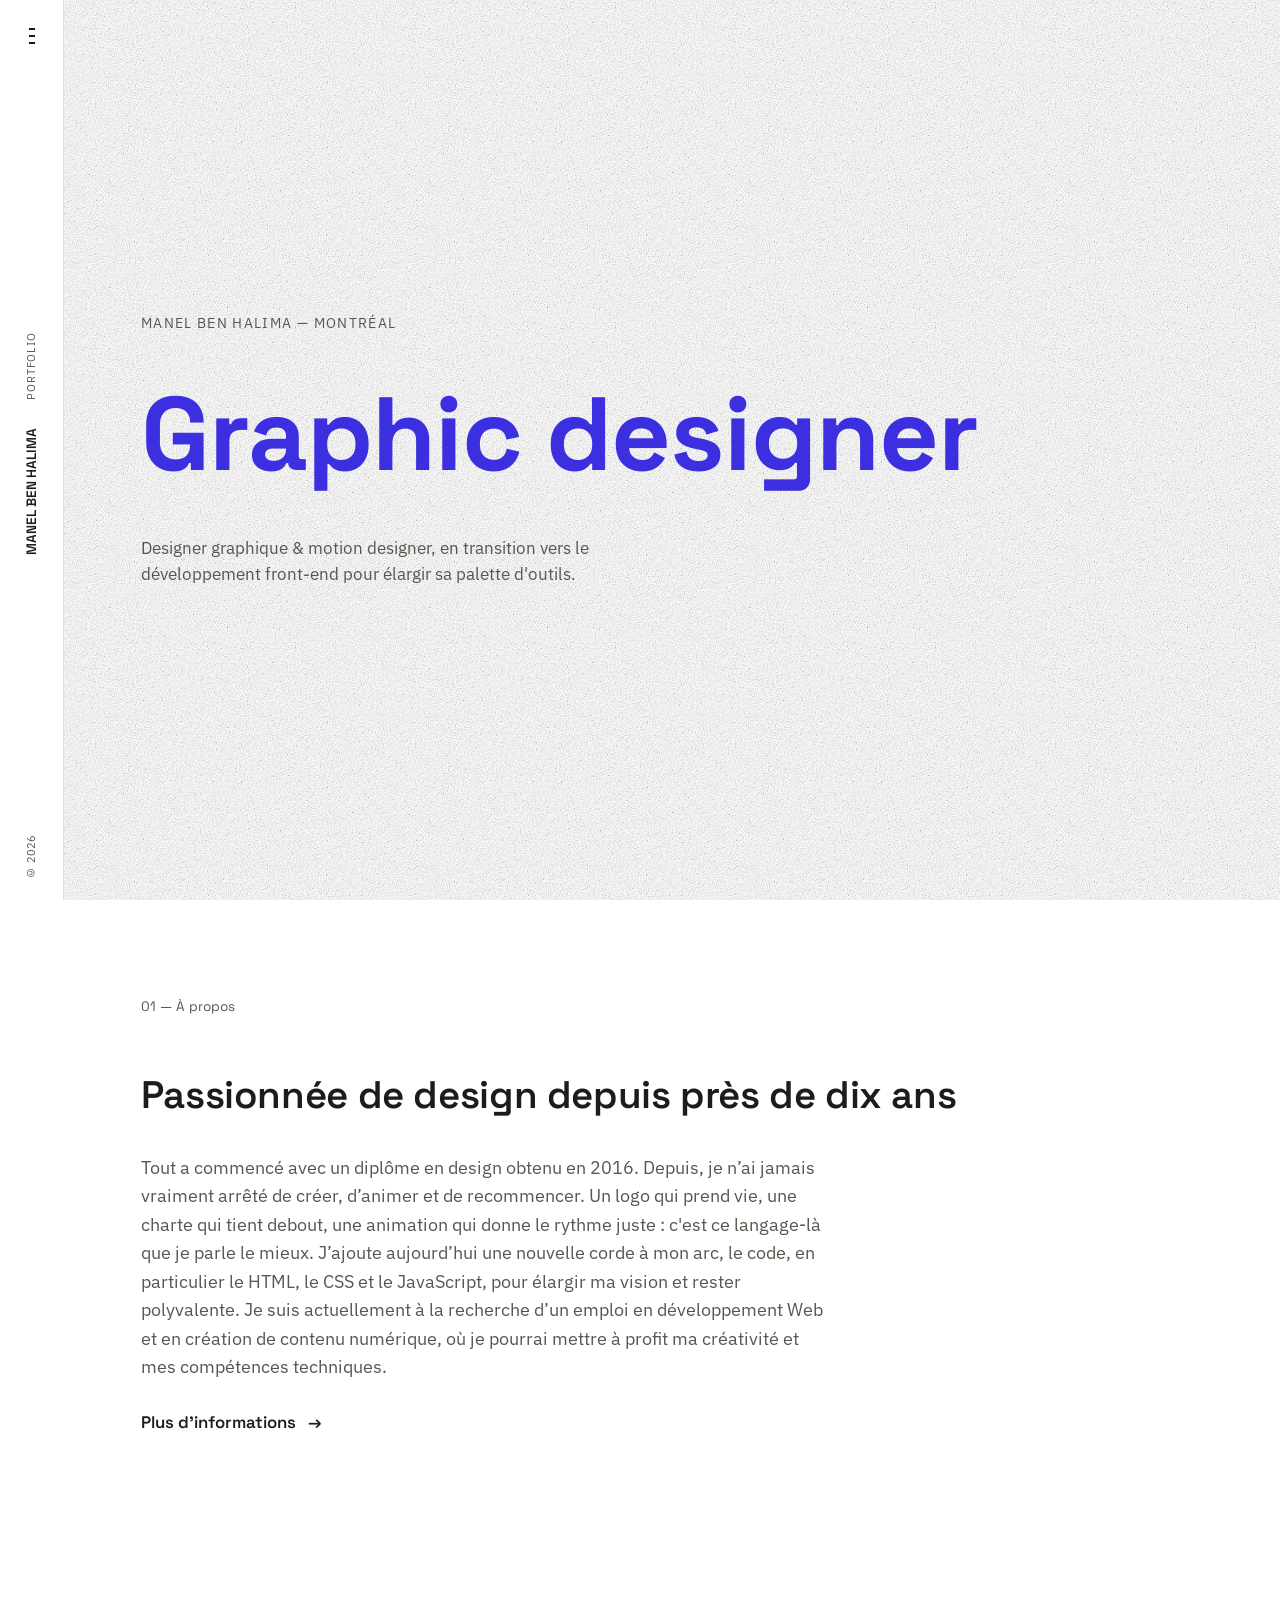
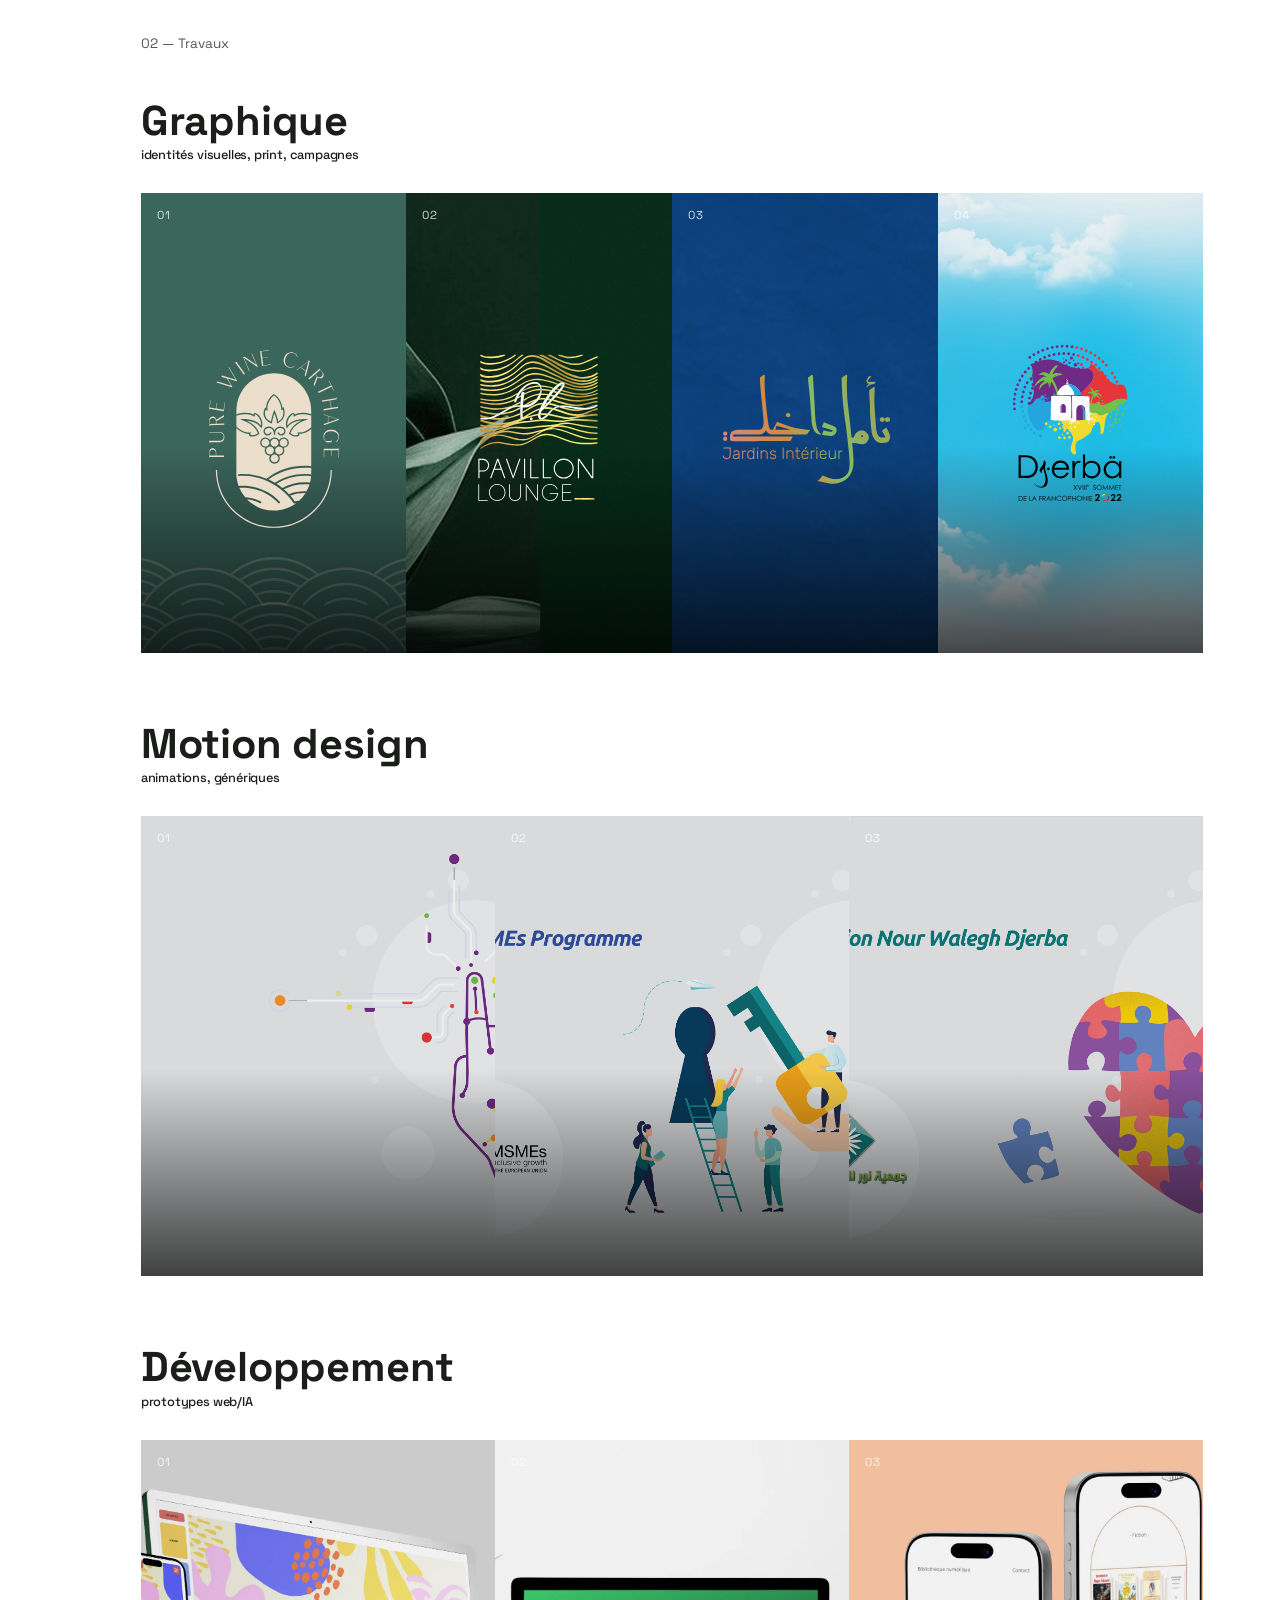
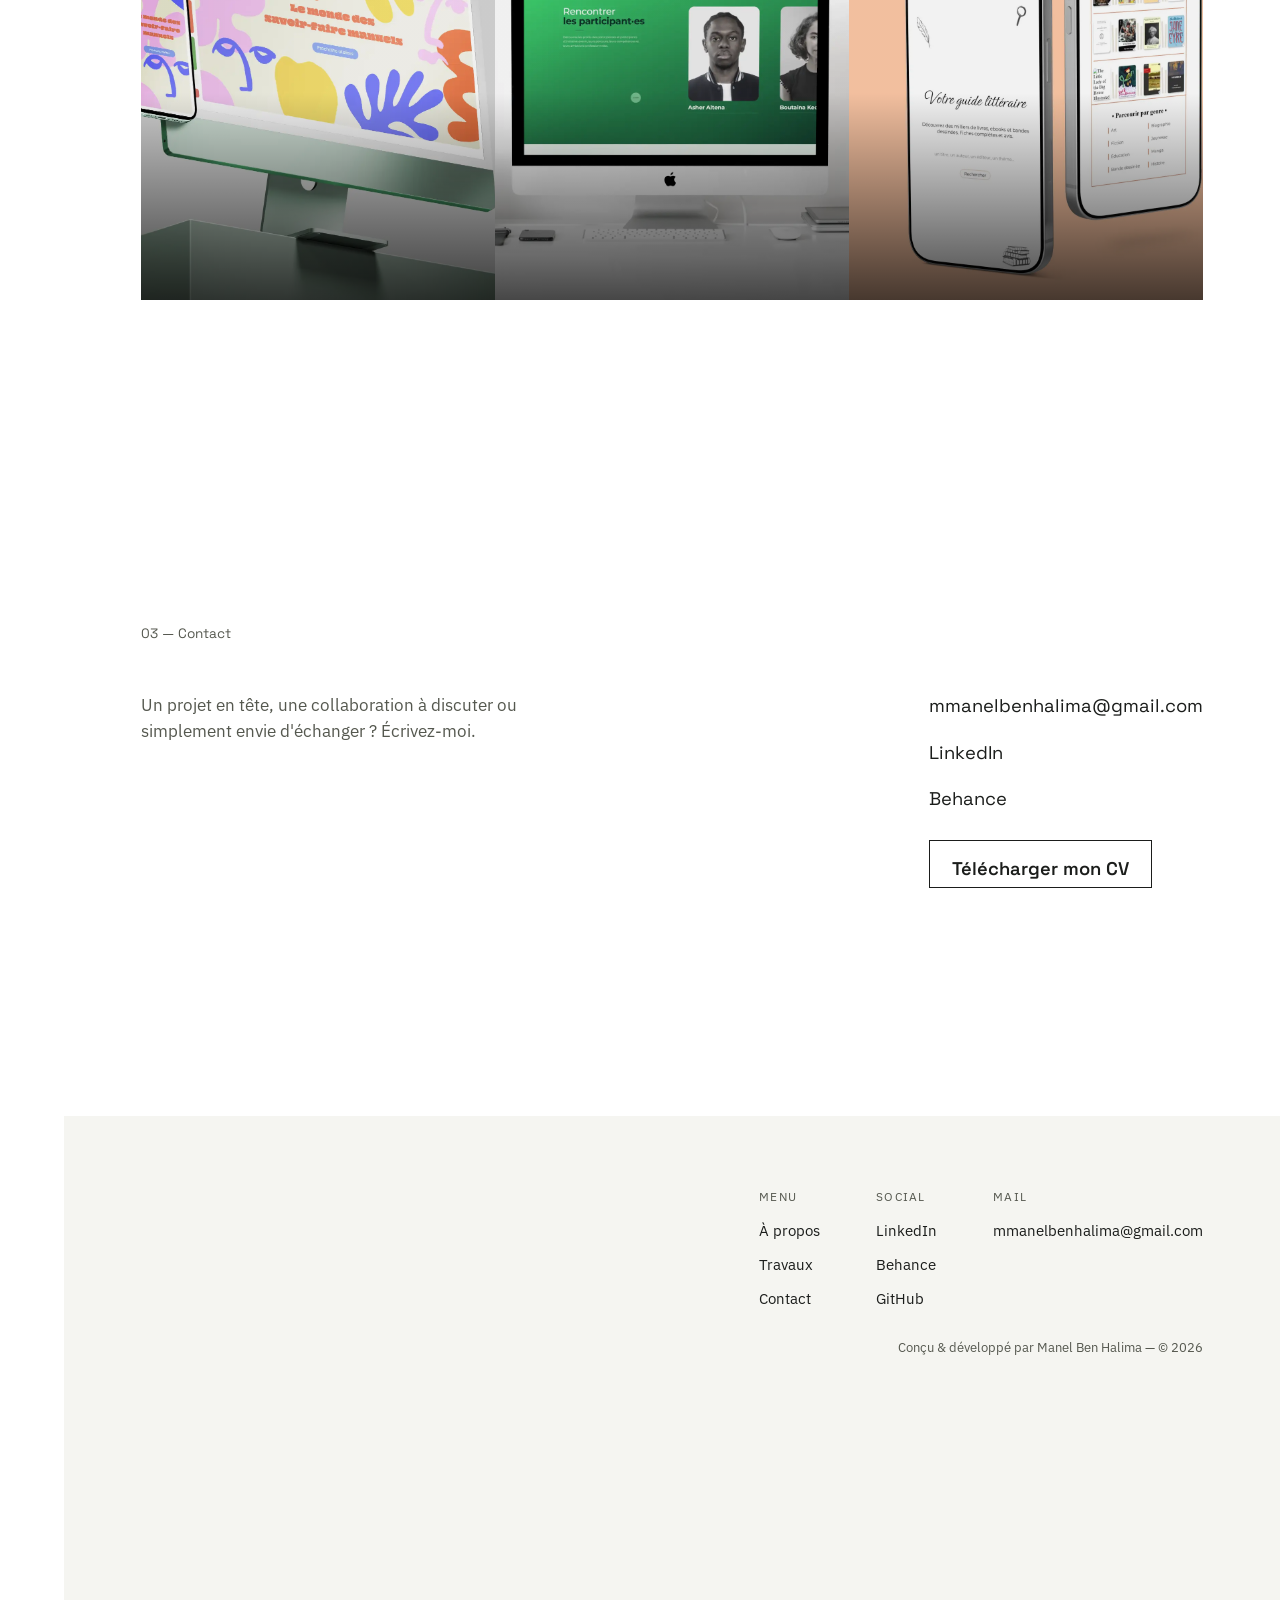
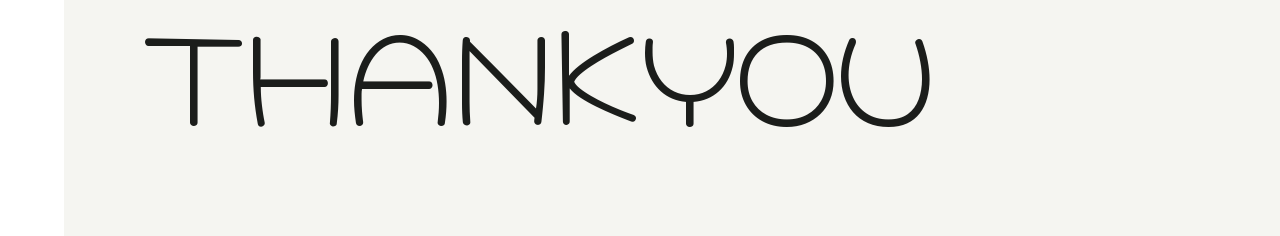
==== index.html @ 33f7c218 "version0" ====
<!DOCTYPE html>
<html lang="fr">
<head>
<meta charset="UTF-8">
<meta name="viewport" content="width=device-width, initial-scale=1.0">
<title>Portfolio — Manel Ben Halima</title>
<meta name="description" content="Portfolio de Manel Ben Halima, designer graphique &amp; motion designer basée à Montréal, en transition vers le développement front-end.">

<link rel="preconnect" href="https://fonts.googleapis.com">
<link rel="preconnect" href="https://fonts.gstatic.com" crossorigin>
<link href="https://fonts.googleapis.com/css2?family=IBM+Plex+Sans:wght@400;500;600&family=Space+Grotesk:wght@500;600;700&family=Hachi+Maru+Pop&display=swap" rel="stylesheet">

<style>
  /* ---------- Design tokens ---------- */
  :root {
    --sidebar-w: 64px;
    --bg: #ffffff;
    --bg-raised: #F5F5F1;
    --ink: #1B1D1B;
    --ink-soft: #55584f;
    --line: rgba(27, 29, 27, 0.14);
    --accent: #3B2FE0;
    --font-display: 'Space Grotesk', 'Helvetica Neue', Arial, sans-serif;
    --font-body: 'IBM Plex Sans', 'Helvetica Neue', Arial, sans-serif;
  }

  * { box-sizing: border-box; }
  html { scroll-behavior: smooth; }
  @media (prefers-reduced-motion: reduce) {
    html { scroll-behavior: auto; }
    * { animation-duration: 0.001ms !important; animation-iteration-count: 1 !important; transition-duration: 0.001ms !important; }
  }

  body {
    margin: 0;
    background: var(--bg);
    color: var(--ink);
    font-family: var(--font-body);
    line-height: 1.55;
    -webkit-font-smoothing: antialiased;
  }

  a { color: inherit; }
  h1, h2, h3 { font-family: var(--font-display); margin: 0; letter-spacing: -0.01em; }
  p { margin: 0; }
  button { font: inherit; color: inherit; }

  :focus-visible { outline: 2px solid var(--accent); outline-offset: 3px; }

  .skip-link {
    position: absolute;
    left: -999px;
    top: 0;
    background: var(--accent);
    color: #fff;
    padding: 10px 16px;
    z-index: 300;
  }
  .skip-link:focus {
    left: var(--sidebar-w);
  }

  /* ---------- Sidebar ---------- */
  .sidebar {
    position: fixed;
    left: 0;
    top: 0;
    bottom: 0;
    width: var(--sidebar-w);
    border-right: 1px solid var(--line);
    background: var(--bg);
    z-index: 50;
    display: flex;
    flex-direction: column;
    align-items: center;
    justify-content: space-between;
    padding: 20px 0;
  }
  .hamburger {
    display: flex;
    flex-direction: column;
    gap: 5px;
    width: 22px;
    background: none;
    border: none;
    cursor: pointer;
    padding: 8px;
  }
  .hamburger span {
    display: block;
    height: 2px;
    width: 100%;
    background: var(--ink);
    transition: transform 0.25s ease, opacity 0.25s ease;
  }
  .hamburger.is-open span:nth-child(1) { transform: translateY(6.5px) rotate(45deg); }
  .hamburger.is-open span:nth-child(2) { opacity: 0; }
  .hamburger.is-open span:nth-child(3) { transform: translateY(-6.5px) rotate(-45deg); }

  .vlabel, .vname, .year {
    writing-mode: vertical-rl;
    transform: rotate(180deg);
    white-space: nowrap;
  }
  .vlabel { font-size: 0.7rem; letter-spacing: 0.08em; color: var(--ink-soft); }
  .vname { font-family: var(--font-display); font-weight: 600; font-size: 0.85rem; }
  .year { font-size: 0.68rem; color: var(--ink-soft); }
  .mid-stack { display: flex; flex-direction: column; align-items: center; gap: 28px; text-decoration: none; }

  /* ---------- Menu overlay ---------- */
  .menu-overlay {
    position: fixed;
    top: 0; right: 0; bottom: 0;
    left: var(--sidebar-w);
    background: var(--ink);
    color: var(--bg);
    z-index: 100;
    display: flex;
    flex-direction: column;
    justify-content: space-between;
    padding: 28px 5vw;
    transform: translateY(-100%);
    transition: transform 0.45s cubic-bezier(.2,.7,.2,1);
  }
  .menu-overlay.is-open { transform: translateY(0); }

  .menu-top { display: flex; justify-content: space-between; align-items: flex-start; }
  .menu-top .brand { font-family: var(--font-display); font-size: 0.85rem; opacity: 0.7; }
  .menu-close { background: none; border: none; color: inherit; font-size: 0.85rem; letter-spacing: 0.08em; cursor: pointer; }

  .menu-nav { display: flex; flex-direction: column; gap: 6px; }
  .menu-link {
    display: flex;
    align-items: baseline;
    gap: 20px;
    text-decoration: none;
    opacity: 0.4;
    font-family: var(--font-display);
    font-weight: 600;
    font-size: clamp(2rem, 8vw, 4.4rem);
    letter-spacing: -0.01em;
    line-height: 1.05;
    transition: opacity 0.2s ease;
  }
  .menu-link .idx { font-size: clamp(0.85rem, 1.6vw, 1.1rem); font-weight: 500; opacity: 0.7; }
  .menu-link:hover, .menu-link:focus-visible, .menu-link.is-active { opacity: 1; }

  .menu-bottom { display: flex; justify-content: space-between; align-items: flex-end; flex-wrap: wrap; gap: 16px; font-size: 0.85rem; }
  .menu-bottom .copy { opacity: 0.6; }
  .socials { display: flex; gap: 20px; }
  .socials a { text-decoration: none; opacity: 0.75; }
  .socials a:hover, .socials a:focus-visible { opacity: 1; }

  /* ---------- Layout ---------- */
  .page { margin-left: var(--sidebar-w); }
  section { padding: 96px 6vw; }
  .section-head { display: flex; align-items: baseline; justify-content: space-between; gap: 24px; margin-bottom: 48px; flex-wrap: wrap; }
  .section-num { font-family: var(--font-display); font-size: 0.85rem; color: var(--ink-soft); }
  .section-title { font-size: clamp(1.6rem, 3vw, 2.4rem); font-weight: 600; }

  /* ---------- Hero ---------- */
  .hero {
    min-height: 100dvh;
    display: flex;
    flex-direction: column;
    justify-content: center;
    gap: 20px;
    padding: 6vw;
  }
  .hero-eyebrow { font-size: 0.85rem; letter-spacing: 0.1em; text-transform: uppercase; color: var(--ink-soft); }
  .hero-role {
    font-size: clamp(2.6rem, 9vw, 6.5rem);
    font-weight: 700;
    color: var(--accent);
    transition: opacity 0.3s ease, transform 0.3s ease;
  }
  .hero-role.is-swapping { opacity: 0; transform: translateY(-10px); }
  .hero-sub { max-width: 46ch; font-size: 1.05rem; color: var(--ink-soft); }

  /* ---------- About ---------- */
  .about-text { max-width: 62ch; font-size: 1.15rem; color: var(--ink-soft); }
  .about-more {
    display: inline-flex;
    align-items: center;
    gap: 12px;
    margin-top: 28px;
    text-decoration: none;
    font-family: var(--font-display);
    font-weight: 600;
    font-size: 1.05rem;
    padding-bottom: 6px;
    width: fit-content;
    transition: color 0.2s ease, border-color 0.2s ease;
  }
  .about-more .arrow { transition: transform 0.2s ease; }
  .about-more:hover, .about-more:focus-visible { color: var(--accent); border-color: var(--accent); }
  .about-more:hover .arrow, .about-more:focus-visible .arrow { transform: translateX(6px); }

  /* ---------- Travaux ---------- */
  .work-group { margin-bottom: 72px; }
  .work-group:last-child { margin-bottom: 0; }
  /* Titre de groupe au-dessus des cartes : grand titre en gras, sous-titre en petit juste en dessous */
  .work-group-head { margin-bottom: 28px; }
  .work-group-title,
  .work-group-title a {
    display: flex;
    flex-direction: column;
    align-items: flex-start;
    gap: 6px;
  }
  .work-group-name { font-size: 2.6rem; font-weight: 700; line-height: 0.9; }
  .work-group-sub { font-size: 0.8rem; font-weight: 500; }
  .work-group-title a { color: inherit; text-decoration: none; transition: color 0.2s ease; }
  .work-group-title a:hover, .work-group-title a:focus-visible { color: var(--accent); }

  .acc-art--reveal { position: relative; background: #14100e; align-items: center; justify-content: center; }
  .acc-art__photo {
    position: absolute;
    inset: 0;
    background-size: cover;
    background-position: center;
    transform: scale(1);
    transition: transform 400ms ease;
    z-index: 0;
  }
  .acc-panel:hover .acc-art__photo,
  .acc-panel.is-open .acc-art__photo { transform: scale(1.05); }
  .acc-art__content {
    position: relative;
    z-index: 1;
    display: flex;
    flex-direction: column;
    align-items: center;
    gap: 10px;
  }
  .acc-art__logo { width: 250px; height: 250px; display: block; }

  /* ---------- Accordion (groupe A) ---------- */
.accordion {
  display: flex;
  height: min(56vh, 460px);
  min-height: 320px;
  gap: 0;
}
.acc-panel {
  position: relative;
  flex: 1;
  min-width: 56px;
  overflow: hidden;
  cursor: pointer;
  display: block;
  text-decoration: none;
  color: inherit;
  transition: flex 620ms cubic-bezier(.22,.61,.36,1);
}
.accordion:hover .acc-panel { flex: 1; }
.accordion .acc-panel:hover,
.accordion .acc-panel:focus-visible { flex: 3.2; }

.acc-art {
  position: absolute;
  inset: 0;
  width: 100%;
  height: 100%;
  display: flex;
}

.acc-shade {
  position: absolute;
  inset: 0;
  background: linear-gradient(180deg, rgba(0,0,0,0.05) 0%, rgba(0,0,0,0.05) 55%, rgba(0,0,0,0.72) 100%);
  pointer-events: none;
}

.acc-index {
  position: absolute;
  top: 14px;
  left: 16px;
  font-family: var(--font-display);
  font-size: 0.72rem;
  letter-spacing: 0.08em;
  color: rgba(255,255,255,0.8);
  z-index: 2;
}

.acc-label {
  position: absolute;
  left: 18px;
  right: 18px;
  bottom: 16px;
  z-index: 2;
  white-space: nowrap;
}
.acc-title {
  font-family: var(--font-display);
  font-weight: 600;
  font-size: 1.05rem;
  color: #fff;
  margin: 0 0 6px;
  opacity: 0;
  transform: translateY(8px);
  transition: opacity 380ms ease, transform 380ms ease;
}
.acc-caption {
  font-size: 0.8rem;
  line-height: 1.4;
  color: rgba(255,255,255,0.82);
  white-space: normal;
  max-width: 260px;
  margin: 0;
  opacity: 0;
  transform: translateY(6px);
  transition: opacity 380ms ease 60ms, transform 380ms ease 60ms;
}
.acc-panel:focus-visible .acc-title,
.acc-panel:focus-visible .acc-caption,
.acc-panel:hover .acc-title,
.acc-panel:hover .acc-caption,
.acc-panel.is-open .acc-title,
.acc-panel.is-open .acc-caption {
  opacity: 1;
  transform: translateY(0);
}

@media (max-width: 640px) {
  .accordion { flex-direction: column; height: auto; width: 100%; }
  .work-group-name { font-size: 1.8rem; }
  .acc-panel { flex: none !important; width: 100%; min-width: 0; height: 64px; transition: height 550ms cubic-bezier(.22,.61,.36,1); }
  .acc-panel:hover,
  .acc-panel.is-open { height: 280px; }
  .acc-label { white-space: normal; }
  .acc-caption { max-width: 100%; }
}

/* Placeholders "Visuel à ajouter" (groupes B & C, en attendant les vrais visuels) */
.acc-art.placeholder { align-items: center; justify-content: center; }
.placeholder-label {
  font-family: var(--font-display);
  font-weight: 600;
  font-size: 0.65rem;
  letter-spacing: 0.14em;
  text-transform: uppercase;
  color: rgba(255,255,255,0.4);
  white-space: nowrap;
}
.ph-navy { background: linear-gradient(160deg, #16233a 0%, #060a12 100%); }
.ph-violet { background: linear-gradient(160deg, #2a1f3d 0%, #120d1c 100%); }
.ph-anthracite { background: linear-gradient(160deg, #2c2e30 0%, #16171a 100%); }

  /* ---------- Contact ---------- */
  #contact { min-height: 80dvh; display: flex; flex-direction: column; justify-content: center; }
  .contact-grid { display: flex; flex-wrap: wrap; gap: 48px; justify-content: space-between; }
  .contact-text { max-width: 46ch; color: var(--ink-soft); font-size: 1.05rem; }
  .contact-links { display: flex; flex-direction: column; gap: 14px; font-family: var(--font-display); font-size: 1.15rem; }
  .contact-links a { text-decoration: none; padding-bottom: 4px; width: fit-content; }
  .contact-links a:hover, .contact-links a:focus-visible { border-color: var(--accent); color: var(--accent); }
  .btn-cv {
    margin-top: 8px;
    display: inline-flex;
    align-items: center;
    gap: 10px;
    padding: 14px 22px;
    border: 1px solid var(--ink);
    background: none;
    text-decoration: none;
    font-family: var(--font-display);
    font-weight: 600;
    width: fit-content;
    transition: background 0.2s ease, color 0.2s ease;
  }
  .btn-cv:hover, .btn-cv:focus-visible { background: var(--ink); color: var(--bg); }

  /* ---------- Footer ---------- */
  .site-footer { background: var(--bg-raised); min-height: 80dvh; display: flex; flex-direction: column; justify-content: space-between; padding: 72px 6vw 40px; border-bottom: none; }
  .footer-top { display: flex; justify-content: flex-end; }
  .footer-cols { display: flex; gap: 56px; flex-wrap: wrap; }
  .footer-col { display: flex; flex-direction: column; gap: 10px; }
  .col-label { font-size: 0.72rem; letter-spacing: 0.1em; text-transform: uppercase; color: var(--ink-soft); margin-bottom: 4px; }
  .footer-col a { text-decoration: none; font-size: 0.95rem; }
  .footer-col a:hover, .footer-col a:focus-visible { color: var(--accent); }
  .footer-credit { font-size: 0.8rem; color: var(--ink-soft); text-align: right; margin-top: 28px; }
  .footer-giant {
    font-family: 'Hachi Maru Pop', var(--font-display);
    font-weight: 400;
    font-size: clamp(2.2rem, 10vw, 7.5rem);
    line-height: 0.9;
    letter-spacing: -0.02em;
    margin-top: 0;
    margin-bottom: clamp(24px, 6vw, 80px);
    white-space: nowrap;
  }

  @media (max-width: 640px) {
    section { padding: 64px 6vw; }
  }
</style>
<link rel="stylesheet" href="tv-noise.css">
</head>
<body>
  <a class="skip-link" href="#main">Aller au contenu</a>

  <aside class="sidebar">
    <button class="hamburger" id="menuToggle" aria-label="Ouvrir le menu" aria-expanded="false" aria-controls="menuOverlay">
      <span></span><span></span><span></span>
    </button>
    <a class="mid-stack" href="#accueil" aria-label="Retour à l'accueil">
      <span class="vlabel">PORTFOLIO</span>
      <span class="vname">MANEL BEN HALIMA</span>
    </a>
    <span class="year">© 2026</span>
  </aside>

  <nav class="menu-overlay" id="menuOverlay" aria-hidden="true">
    <div class="menu-top">
      <span class="brand">Manel Ben Halima</span>
      <button class="menu-close" id="menuClose">FERMER</button>
    </div>
    <div class="menu-nav">
      <a href="#apropos" class="menu-link" data-section="apropos"><span class="idx">01</span>À propos</a>
      <a href="#travaux" class="menu-link" data-section="travaux"><span class="idx">02</span>Travaux</a>
      <a href="#contact" class="menu-link" data-section="contact"><span class="idx">03</span>Contact</a>
    </div>
    <div class="menu-bottom">
      <span class="copy">Basée à Montréal</span>
      <div class="socials">
        <a href="https://www.linkedin.com/in/manel-ben-halima" target="_blank" rel="noopener">LinkedIn</a>
        <a href="https://www.behance.net/mmanelben" target="_blank" rel="noopener">Behance</a>
      </div>
    </div>
  </nav>

  <main class="page" id="main">

    <section class="hero" id="accueil">
      <span class="hero-eyebrow">Manel Ben Halima — Montréal</span>
      <h1 class="hero-role" id="heroRole" aria-live="polite">Graphic designer</h1>
      <p class="hero-sub">Designer graphique &amp; motion designer, en transition vers le développement front-end pour élargir sa palette d'outils.</p>
    </section>

    <section id="apropos">
      <div class="section-head">
        <span class="section-num">01 — À propos</span>
      </div>
      <h2 class="section-title" style="margin-bottom: 28px;">Passionnée de design depuis près de dix ans</h2>
      <p class="about-text">Tout a commencé avec un diplôme en design obtenu en 2016. Depuis, je n’ai jamais vraiment arrêté de créer, d’animer et de recommencer. Un logo qui prend vie, une charte qui tient debout, une animation qui donne le rythme juste : c'est ce langage-là que je parle le mieux. J’ajoute aujourd’hui une nouvelle corde à mon arc, le code, en particulier le HTML, le CSS et le JavaScript, pour élargir ma vision et rester polyvalente. Je suis actuellement à la recherche d’un emploi en développement Web et en création de contenu numérique, où je pourrai mettre à profit ma créativité et mes compétences techniques.</p>
      <a class="about-more" href="apropos.html">
        <span>Plus d'informations</span>
        <span class="arrow" aria-hidden="true">→</span>
      </a>
    </section>

    <section id="travaux">
      <div class="section-head">
        <span class="section-num">02 — Travaux</span>
      </div>

      <div class="work-group">
  <div class="work-group-head">
    <h3 class="work-group-title"><a href="graphique-portfolio-final.html"><span class="work-group-name">Graphique</span><span class="work-group-sub">identités visuelles, print, campagnes</span></a></h3>
  </div>

  <div class="accordion" id="accGraphique">

    <a href="graphique-portfolio-final.html#project-0" class="acc-panel" data-project="01">
      <div class="acc-art acc-art--reveal">
        <div class="acc-art__photo" style="background-image: url('images/couverture-G-1.webp');"></div>
        <div class="acc-art__content">
          <img src="images/logo-pure-wine.svg" alt="Pure Wine" class="acc-art__logo" loading="lazy">
        </div>
      </div>
      <div class="acc-shade"></div>
      <span class="acc-index">01</span>
      <div class="acc-label">
        <h4 class="acc-title">Pure Wine</h4>
        <p class="acc-caption">Identité de marque et univers visuel pour une cave à vin nature</p>
      </div>
    </a>

    <a href="graphique-portfolio-final.html#project-1" class="acc-panel" data-project="02">
      <div class="acc-art acc-art--reveal">
        <div class="acc-art__photo" style="background-image: url('images/couverture-G-2.webp');"></div>
        <div class="acc-art__content">
          <img src="images/logo-Pavillon.svg" alt="Pavillon" class="acc-art__logo" loading="lazy">
        </div>
      </div>
      <div class="acc-shade"></div>
      <span class="acc-index">02</span>
      <div class="acc-label">
        <h4 class="acc-title">Pavillon</h4>
        <p class="acc-caption">Identité visuelle et signalétique pour un pavillon d'exposition</p>
      </div>
    </a>

    <a href="graphique-portfolio-final.html#project-2" class="acc-panel" data-project="03">
      <div class="acc-art acc-art--reveal">
        <div class="acc-art__photo" style="background-image: url('images/image-de-fond-jardin-interieur.webp');"></div>
        <div class="acc-art__content">
          <img src="images/logo-jardins-inter.svg" alt="Jardins Intérieurs" class="acc-art__logo" loading="lazy">
        </div>
      </div>
      <div class="acc-shade"></div>
      <span class="acc-index">03</span>
      <div class="acc-label">
        <h4 class="acc-title">Jardins Intérieurs</h4>
        <p class="acc-caption">Identité visuelle pour un concept-store végétal</p>
      </div>
    </a>
    <a href="graphique-portfolio-final.html#project-3" class="acc-panel" data-project="04">
      <div class="acc-art acc-art--reveal">
        <div class="acc-art__photo" style="background-image: url('images/image-de-fond-sommet.webp');"></div>
        <div class="acc-art__content">
          <img src="images/logo-sommet.svg" alt="Sommet" class="acc-art__logo" loading="lazy">
        </div>
      </div>
      <div class="acc-shade"></div>
      <span class="acc-index">04</span>
      <div class="acc-label">
        <h4 class="acc-title">Sommet</h4>
        <p class="acc-caption">Identité de marque pour une expédition en haute montagne</p>
      </div>
    </a>

  </div>
</div>

      <div class="work-group">
        <div class="work-group-head">
          <h3 class="work-group-title"><span class="work-group-name">Motion design</span><span class="work-group-sub">animations, génériques</span></h3>
        </div>

        <div class="accordion" id="accMotion">

          <a href="motion-P1.html" class="acc-panel" data-project="motion-01">
            <div class="acc-art acc-art--reveal">
              <div class="acc-art__photo" style="background-image: url('images/motion-image-de-fond-sommet.webp');"></div>
              <div class="acc-art__content">
                <!-- logo à venir -->
              </div>
            </div>
            <div class="acc-shade"></div>
            <span class="acc-index">01</span>
            <div class="acc-label">
              <h4 class="acc-title">Sommet</h4>
              <p class="acc-caption">Générique animé et déclinaisons motion de l'identité</p>
            </div>
          </a>

          <a href="projets/motion-02.html" class="acc-panel" data-project="motion-02">
            <div class="acc-art acc-art--reveal">
              <div class="acc-art__photo" style="background-image: url('images/motion-image-de-fond-med.webp');"></div>
              <div class="acc-art__content">
                <!-- logo à venir -->
              </div>
            </div>
            <div class="acc-shade"></div>
            <span class="acc-index">02</span>
            <div class="acc-label">
              <h4 class="acc-title">Med</h4>
              <p class="acc-caption">Déclinaison animée d'un logo de marque</p>
            </div>
          </a>

          <a href="projets/motion-03.html" class="acc-panel" data-project="motion-03">
            <div class="acc-art acc-art--reveal">
              <div class="acc-art__photo" style="background-image: url('images/motion-image-de-fond-association.webp');"></div>
              <div class="acc-art__content">
                <!-- logo à venir -->
              </div>
            </div>
            <div class="acc-shade"></div>
            <span class="acc-index">03</span>
            <div class="acc-label">
              <h4 class="acc-title">Association</h4>
              <p class="acc-caption">Format vertical court pour les réseaux sociaux</p>
            </div>
          </a>

        </div>
      </div>

      <div class="work-group" id="developpement">
        <div class="work-group-head">
          <h3 class="work-group-title"><span class="work-group-name">Développement</span><span class="work-group-sub">prototypes web/IA</span></h3>
        </div>

        <div class="accordion" id="accDev">

          <a href="projet-dev.html?projet=1" class="acc-panel" aria-label="Voir le projet Les Affûtés">
            <div class="acc-art" role="img" aria-label="Prototype web — Les Affûtés" style="background: #060a12 url('images/iMac-and-iPhone-Pro-lesAffutes-Mockup.webp') center / cover no-repeat;"></div>
            <div class="acc-shade"></div>
            <span class="acc-index">01</span>
            <div class="acc-label">
              <h4 class="acc-title">Prototype web</h4>
              <p class="acc-caption">Landing page interactive avec micro-animations</p>
            </div>
          </a>

          <a href="projet-dev.html?projet=2" class="acc-panel" aria-label="Voir le projet GoSec">
            <div class="acc-art" role="img" aria-label="Expérimentation IA — GoSec" style="background: #120d1c url('images/iMac-GoSec-Mockup.webp') center / cover no-repeat;"></div>
            <div class="acc-shade"></div>
            <span class="acc-index">02</span>
            <div class="acc-label">
              <h4 class="acc-title">Expérimentation IA</h4>
              <p class="acc-caption">Outil génératif appliqué à un besoin créatif</p>
            </div>
          </a>

          <a href="projet-dev.html?projet=3" class="acc-panel" aria-label="Voir le projet Biblio">
            <div class="acc-art" role="img" aria-label="Portfolio v2 — Biblio" style="background: #16171a url('images/biblio-smartphone-screen-mockup-17.webp') center / cover no-repeat;"></div>
            <div class="acc-shade"></div>
            <span class="acc-index">03</span>
            <div class="acc-label">
              <h4 class="acc-title">Portfolio v2</h4>
              <p class="acc-caption">Ce site même, conçu et codé de zéro</p>
            </div>
          </a>

        </div>
      </div>
    </section>

    <section id="contact">
      <div class="section-head">
        <span class="section-num">03 — Contact</span>
      </div>
      <div class="contact-grid">
        <p class="contact-text">Un projet en tête, une collaboration à discuter ou simplement envie d'échanger ? Écrivez-moi.</p>
        <div class="contact-links">
          <a href="mailto:mmanelbenhalima@gmail.com">mmanelbenhalima@gmail.com</a>
          <a href="https://www.linkedin.com/in/manel-ben-halima" target="_blank" rel="noopener">LinkedIn</a>
          <a href="https://www.behance.net/mmanelben" target="_blank" rel="noopener">Behance</a>
          <a class="btn-cv" href="cv.pdf" download>Télécharger mon CV</a>
        </div>
      </div>
    </section>

    <footer class="site-footer">
      <div class="footer-head">
        <div class="footer-top">
          <div class="footer-cols">
            <div class="footer-col">
              <span class="col-label">Menu</span>
              <a href="#apropos">À propos</a>
              <a href="#travaux">Travaux</a>
              <a href="#contact">Contact</a>
            </div>
            <div class="footer-col">
              <span class="col-label">Social</span>
              <a href="https://www.linkedin.com/in/manel-ben-halima" target="_blank" rel="noopener">LinkedIn</a>
              <a href="https://www.behance.net/mmanelben" target="_blank" rel="noopener">Behance</a>
              <a href="https://github.com/ManelBenH" target="_blank" rel="noopener">GitHub</a>
            </div>
            <div class="footer-col">
              <span class="col-label">Mail</span>
              <a href="mailto:mmanelbenhalima@gmail.com">mmanelbenhalima@gmail.com</a>
            </div>
          </div>
        </div>
        <div class="footer-credit">Conçu &amp; développé par Manel Ben Halima — © 2026</div>
      </div>
      <div class="footer-giant">THANKYOU</div>
    </footer>

  </main>

<script>
  (function () {
    var toggle = document.getElementById('menuToggle');
    var closeBtn = document.getElementById('menuClose');
    var overlay = document.getElementById('menuOverlay');
    var links = overlay.querySelectorAll('.menu-link');

    function openMenu() {
      overlay.classList.add('is-open');
      toggle.classList.add('is-open');
      toggle.setAttribute('aria-expanded', 'true');
      overlay.setAttribute('aria-hidden', 'false');
    }
    function closeMenu() {
      overlay.classList.remove('is-open');
      toggle.classList.remove('is-open');
      toggle.setAttribute('aria-expanded', 'false');
      overlay.setAttribute('aria-hidden', 'true');
    }
    toggle.addEventListener('click', function () {
      overlay.classList.contains('is-open') ? closeMenu() : openMenu();
    });
    closeBtn.addEventListener('click', closeMenu);
    links.forEach(function (link) {
      link.addEventListener('click', closeMenu);
    });

    var sections = Array.prototype.map.call(links, function (link) {
      return document.getElementById(link.dataset.section);
    });
    if ('IntersectionObserver' in window) {
      var observer = new IntersectionObserver(function (entries) {
        entries.forEach(function (entry) {
          if (!entry.isIntersecting) return;
          links.forEach(function (link) {
            link.classList.toggle('is-active', link.dataset.section === entry.target.id);
          });
        });
      }, { rootMargin: '-40% 0px -55% 0px' });
      sections.forEach(function (section) {
        if (section) observer.observe(section);
      });
    }
  })();

  (function () {
    var roles = ['Graphic designer', 'Motion designer', 'Développeur front-end'];
    var el = document.getElementById('heroRole');
    var reduceMotion = window.matchMedia('(prefers-reduced-motion: reduce)').matches;
    if (!el || reduceMotion) return;
    var i = 0;
    setInterval(function () {
      el.classList.add('is-swapping');
      setTimeout(function () {
        i = (i + 1) % roles.length;
        el.textContent = roles[i];
        el.classList.remove('is-swapping');
      }, 300);
    }, 2500);
  })();
  
  (function () {
    var isTouch = window.matchMedia('(hover: none)').matches;
    if (!isTouch) return;
    document.querySelectorAll('.accordion').forEach(function (wrap) {
      var panels = wrap.querySelectorAll('.acc-panel');
      panels.forEach(function (p) {
        p.addEventListener('click', function (e) {
          var wasOpen = p.classList.contains('is-open');
          if (p.tagName === 'A' && !wasOpen) { e.preventDefault(); }
          panels.forEach(function (other) { if (other !== p) other.classList.remove('is-open'); });
          p.classList.toggle('is-open');
        });
      });
    });
  })();

</script>
<script src="tv-noise.js"></script>
</body>
</html>
---- tv-noise.css ----
/*
  Fond blanc + effet « TV Static Noise », partagé par toutes les pages
  (même rendu que projet-dev.html).
  Basé sur le travail d'anatravas — https://codepen.io/anatravas/pen/vyOwOZ — Licence MIT
*/

/* Le blanc est porté par <html> et <body> reste transparent :
   le grain (z-index: -1) passe ainsi au-dessus du fond mais sous tout le contenu. */
html { background: #ffffff !important; }
body { background: transparent !important; }

.tv-noise-wrapper {
  position: fixed;
  inset: 0;
  z-index: -1;
  overflow: hidden;
  opacity: 0;
  pointer-events: none;
  transition: opacity .6s ease;
}

.tv-noise-wrapper.is-visible {
  opacity: 1;
}

.tv-noise {
  position: absolute;
  inset: -500px;
  background-image: url("data:image/svg+xml,%3Csvg xmlns='http://www.w3.org/2000/svg' width='320' height='320'%3E%3Cfilter id='n'%3E%3CfeTurbulence type='fractalNoise' baseFrequency='.85' numOctaves='3' stitchTiles='stitch'/%3E%3CfeColorMatrix type='saturate' values='0'/%3E%3CfeComponentTransfer%3E%3CfeFuncR type='linear' slope='2' intercept='-.5'/%3E%3CfeFuncG type='linear' slope='2' intercept='-.5'/%3E%3CfeFuncB type='linear' slope='2' intercept='-.5'/%3E%3C/feComponentTransfer%3E%3C/filter%3E%3Crect width='100%25' height='100%25' filter='url(%23n)'/%3E%3C/svg%3E");
  background-size: 320px 320px;
  opacity: 0.5;
  animation: tv-noise 3s steps(8, end) infinite both;
  will-change: transform;
}

@keyframes tv-noise {
  0%   { transform: translate(0, 0); }
  10%  { transform: translate(-100px, 100px); }
  20%  { transform: translate(150px, -100px); }
  30%  { transform: translate(-100px, 100px); }
  40%  { transform: translate(100px, -150px); }
  50%  { transform: translate(-100px, 200px); }
  60%  { transform: translate(-200px, -100px); }
  70%  { transform: translate(50px, 100px); }
  80%  { transform: translate(100px, -150px); }
  90%  { transform: translate(0, 200px); }
  100% { transform: translate(-100px, 100px); }
}

@media (prefers-reduced-motion: reduce) {
  .tv-noise { animation: none; }
}
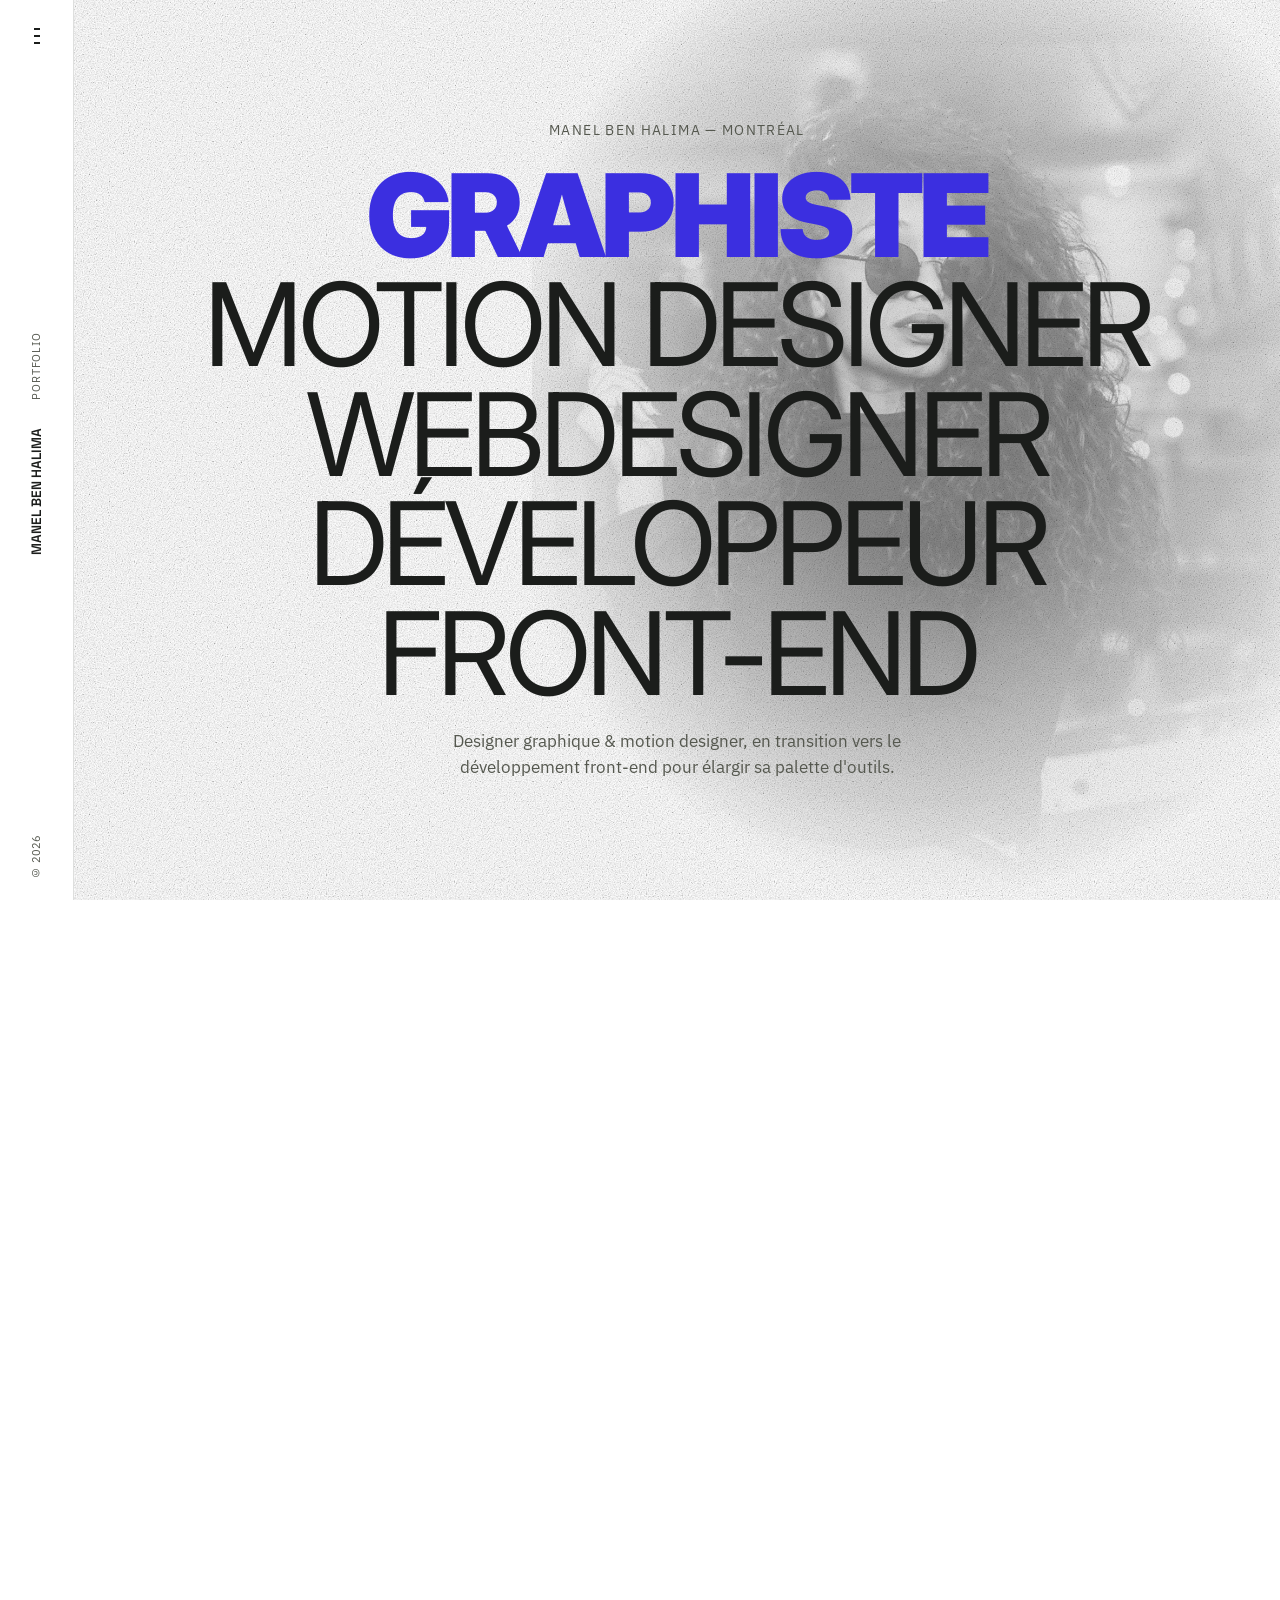
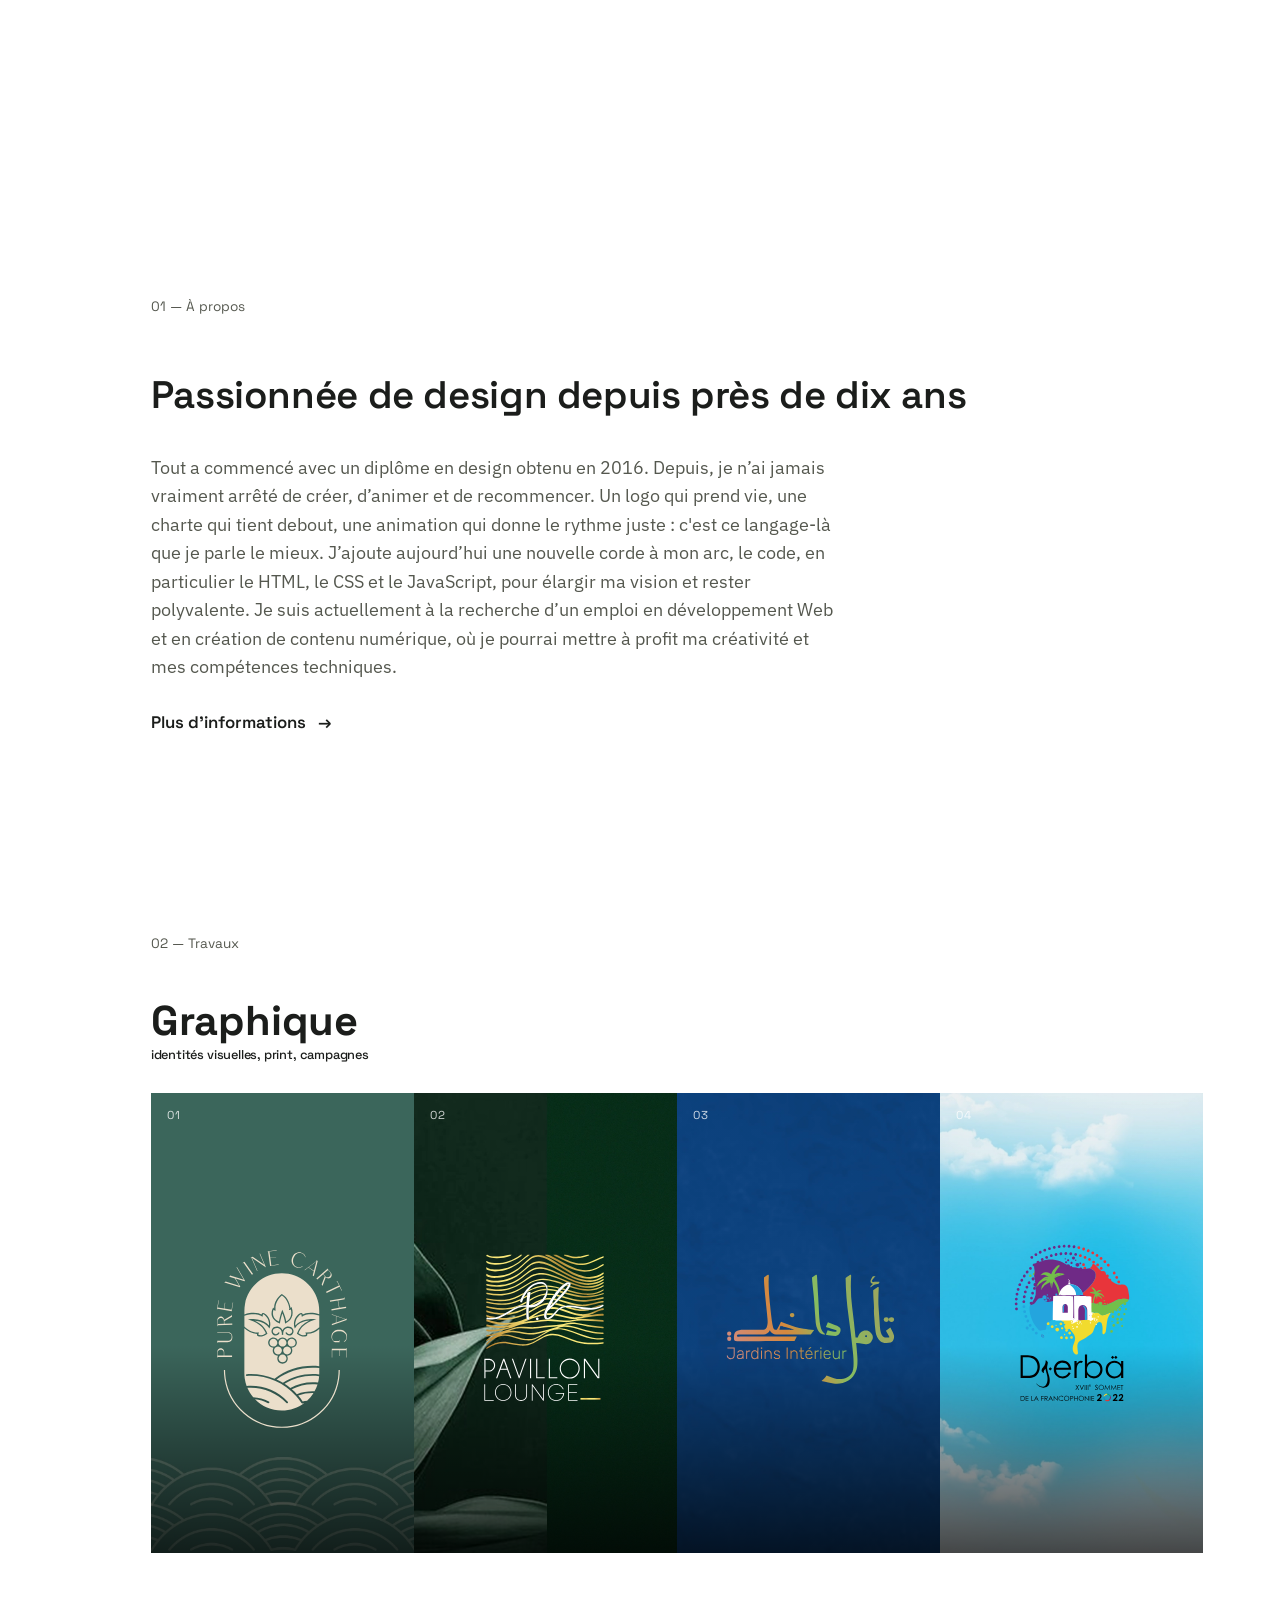
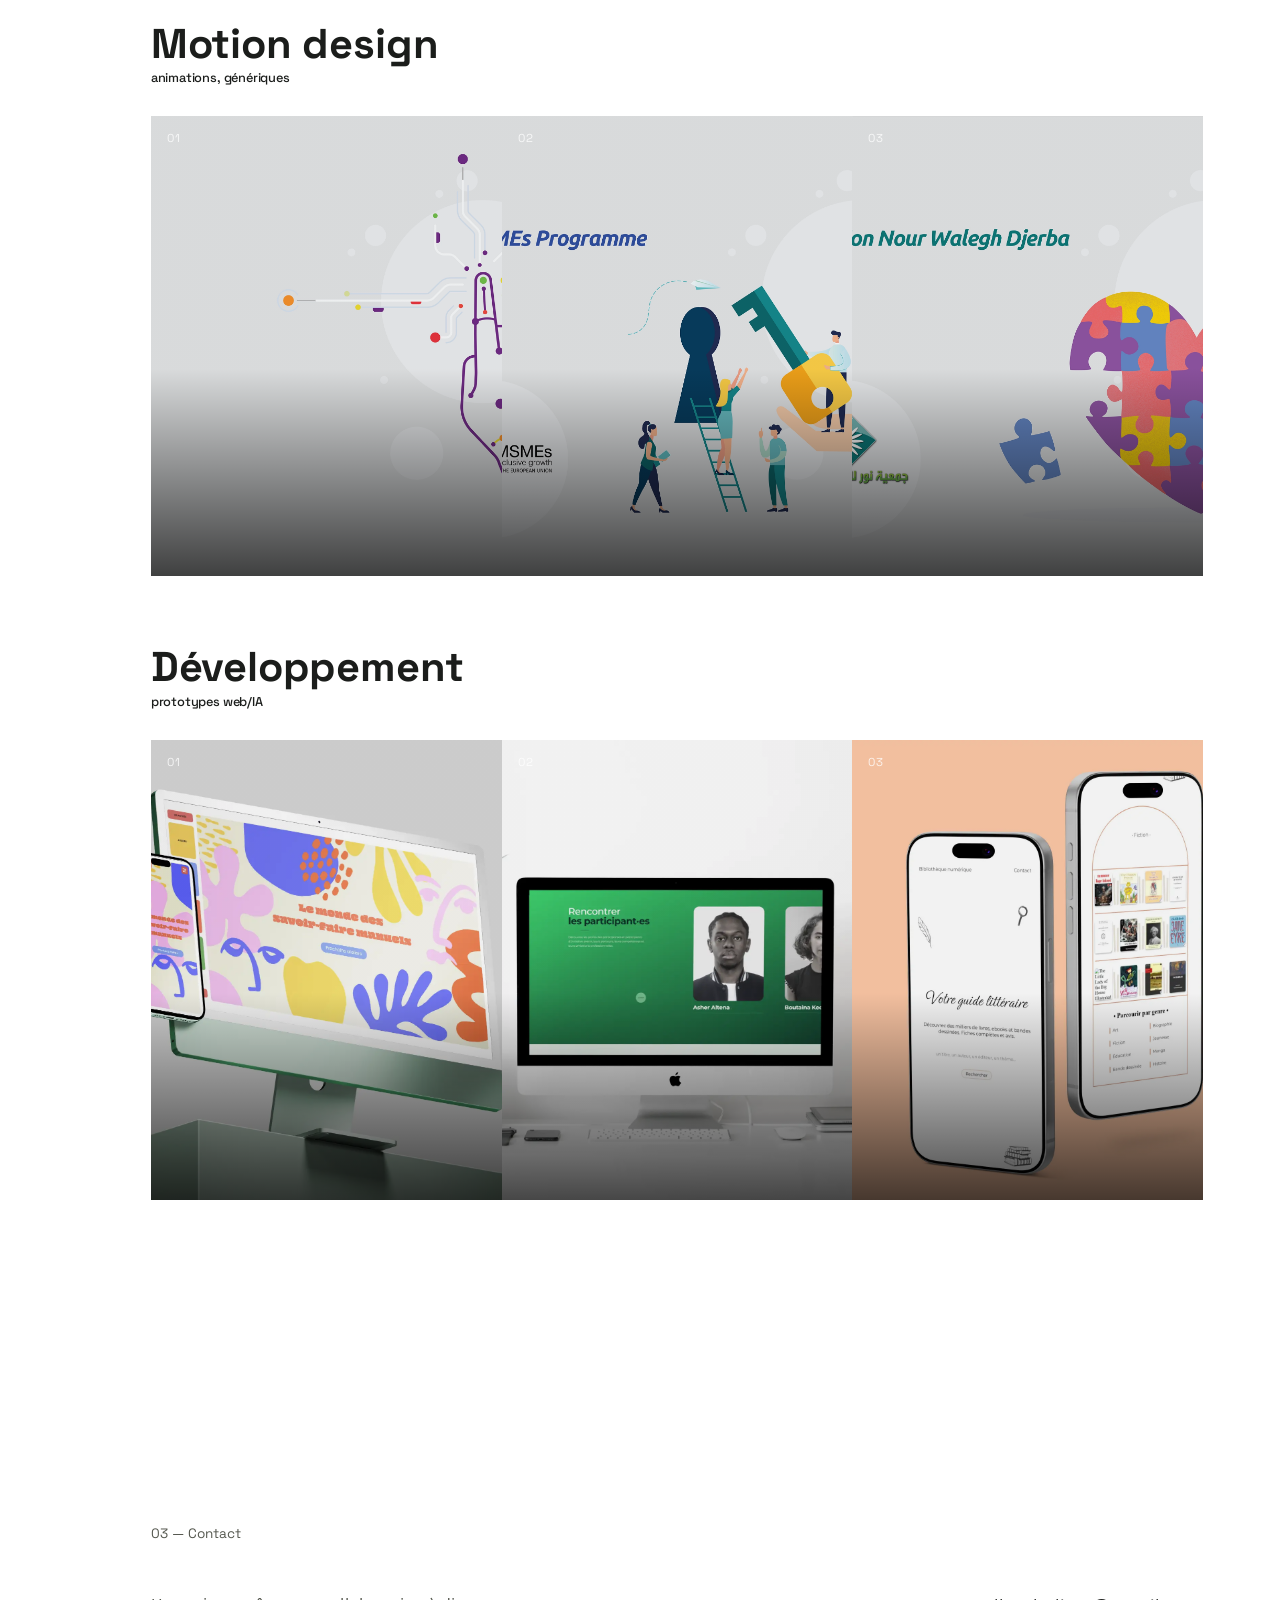
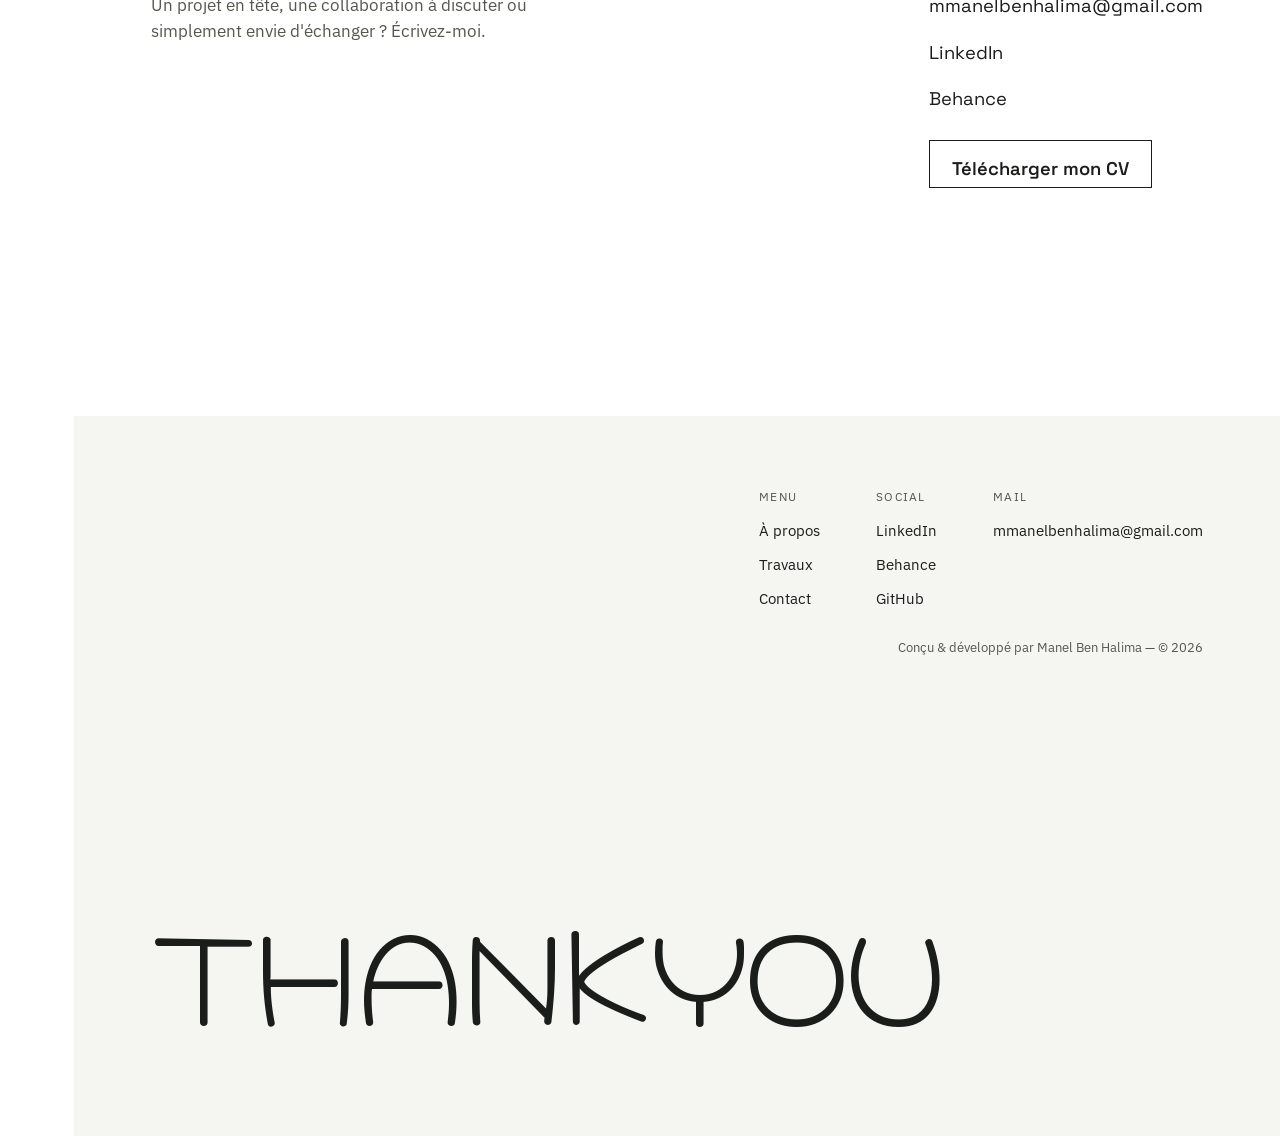
==== commit 7d6d2aba: "version02" ====
--- a/index.html
+++ b/index.html
@@ -8,12 +8,12 @@
 
 <link rel="preconnect" href="https://fonts.googleapis.com">
 <link rel="preconnect" href="https://fonts.gstatic.com" crossorigin>
-<link href="https://fonts.googleapis.com/css2?family=IBM+Plex+Sans:wght@400;500;600&family=Space+Grotesk:wght@500;600;700&family=Hachi+Maru+Pop&display=swap" rel="stylesheet">
+<link href="https://fonts.googleapis.com/css2?family=IBM+Plex+Sans:wght@400;500;600&family=Space+Grotesk:wght@500;600;700&family=Inter:wght@400..900&family=Hachi+Maru+Pop&display=swap" rel="stylesheet">
 
 <style>
   /* ---------- Design tokens ---------- */
   :root {
-    --sidebar-w: 64px;
+    --sidebar-w: 74px;
     --bg: #ffffff;
     --bg-raised: #F5F5F1;
     --ink: #1B1D1B;
@@ -160,22 +160,47 @@
 
   /* ---------- Hero ---------- */
   .hero {
-    min-height: 100dvh;
-    display: flex;
-    flex-direction: column;
-    justify-content: center;
-    gap: 20px;
-    padding: 6vw;
-  }
+    position: relative;
+    height: 200dvh;
+    padding: 0;
+  }
+  .hero-text { display: flex; flex-direction: column; align-items: center; justify-content: center; text-align: center; gap: 20px; min-width: 0; position: sticky; top: 0; height: 100dvh; padding: 6vw; }
+  .hero-bg {
+    position: absolute;
+    top: 0;
+    right: 0;
+    width: min(62%, 100dvh * 1.1);
+    height: 100%;
+    object-fit: cover;
+    object-position: 50% 30%;
+    filter: grayscale(1) contrast(0.9) brightness(1.15);
+    opacity: 0.55;
+    -webkit-mask-image: radial-gradient(ellipse 60% 55% at 55% 45%, #000 30%, transparent 100%);
+    mask-image: radial-gradient(ellipse 60% 55% at 55% 45%, #000 30%, transparent 100%);
+    pointer-events: none;
+    user-select: none;
+    z-index: 0;
+  }
+  .hero-text > :not(.hero-bg) { position: relative; z-index: 1; }
   .hero-eyebrow { font-size: 0.85rem; letter-spacing: 0.1em; text-transform: uppercase; color: var(--ink-soft); }
   .hero-role {
-    font-size: clamp(2.6rem, 9vw, 6.5rem);
-    font-weight: 700;
-    color: var(--accent);
-    transition: opacity 0.3s ease, transform 0.3s ease;
-  }
-  .hero-role.is-swapping { opacity: 0; transform: translateY(-10px); }
+    font-family: 'Inter', var(--font-display);
+    font-size: clamp(2.6rem, 9vw, 7.5rem);
+    font-weight: 400;
+    line-height: 0.95;
+    letter-spacing: -0.045em;
+    text-transform: uppercase;
+    color: var(--ink);
+  }
+  .hero-role { text-align: center; }
+  .hero-role span { display: block; text-align: center; transition: color 0.3s ease, font-weight 0.3s ease; }
+  .hero-role span.is-active { color: var(--accent); font-weight: 900; }
   .hero-sub { max-width: 46ch; font-size: 1.05rem; color: var(--ink-soft); }
+
+  @media (min-width: 820px) {
+  }
+  @media (max-width: 819px) {
+  }
 
   /* ---------- About ---------- */
   .about-text { max-width: 62ch; font-size: 1.15rem; color: var(--ink-soft); }
@@ -432,9 +457,12 @@
   <main class="page" id="main">
 
     <section class="hero" id="accueil">
-      <span class="hero-eyebrow">Manel Ben Halima — Montréal</span>
-      <h1 class="hero-role" id="heroRole" aria-live="polite">Graphic designer</h1>
-      <p class="hero-sub">Designer graphique &amp; motion designer, en transition vers le développement front-end pour élargir sa palette d'outils.</p>
+      <div class="hero-text">
+        <img class="hero-bg" src="images/Manel1.jpg" alt="Portrait de Manel Ben Halima avec des lunettes rondes" width="1365" height="1365" fetchpriority="high">
+        <span class="hero-eyebrow">Manel Ben Halima — Montréal</span>
+        <h1 class="hero-role" id="heroRole"><span>Graphiste</span> <span>Motion designer</span> <span>Webdesigner</span> <span>Développeur</span> <span>Front-end</span></h1>
+        <p class="hero-sub">Designer graphique &amp; motion designer, en transition vers le développement front-end pour élargir sa palette d'outils.</p>
+      </div>
     </section>
 
     <section id="apropos">
@@ -709,21 +737,24 @@
   })();
 
   (function () {
-    var roles = ['Graphic designer', 'Motion designer', 'Développeur front-end'];
-    var el = document.getElementById('heroRole');
-    var reduceMotion = window.matchMedia('(prefers-reduced-motion: reduce)').matches;
-    if (!el || reduceMotion) return;
-    var i = 0;
-    setInterval(function () {
-      el.classList.add('is-swapping');
-      setTimeout(function () {
-        i = (i + 1) % roles.length;
-        el.textContent = roles[i];
-        el.classList.remove('is-swapping');
-      }, 300);
-    }, 2500);
+    var hero = document.getElementById('accueil');
+    var lines = document.querySelectorAll('#heroRole span');
+    if (!hero || !lines.length) return;
+    var ticking = false;
+    function update() {
+      ticking = false;
+      var span = hero.offsetHeight - window.innerHeight;
+      var p = span > 0 ? Math.min(1, Math.max(0, -hero.getBoundingClientRect().top / span)) : 0;
+      var idx = Math.min(lines.length - 1, Math.floor(p * lines.length));
+      lines.forEach(function (l, n) { l.classList.toggle('is-active', n === idx); });
+    }
+    window.addEventListener('scroll', function () {
+      if (!ticking) { ticking = true; requestAnimationFrame(update); }
+    }, { passive: true });
+    window.addEventListener('resize', update);
+    update();
   })();
-  
+
   (function () {
     var isTouch = window.matchMedia('(hover: none)').matches;
     if (!isTouch) return;
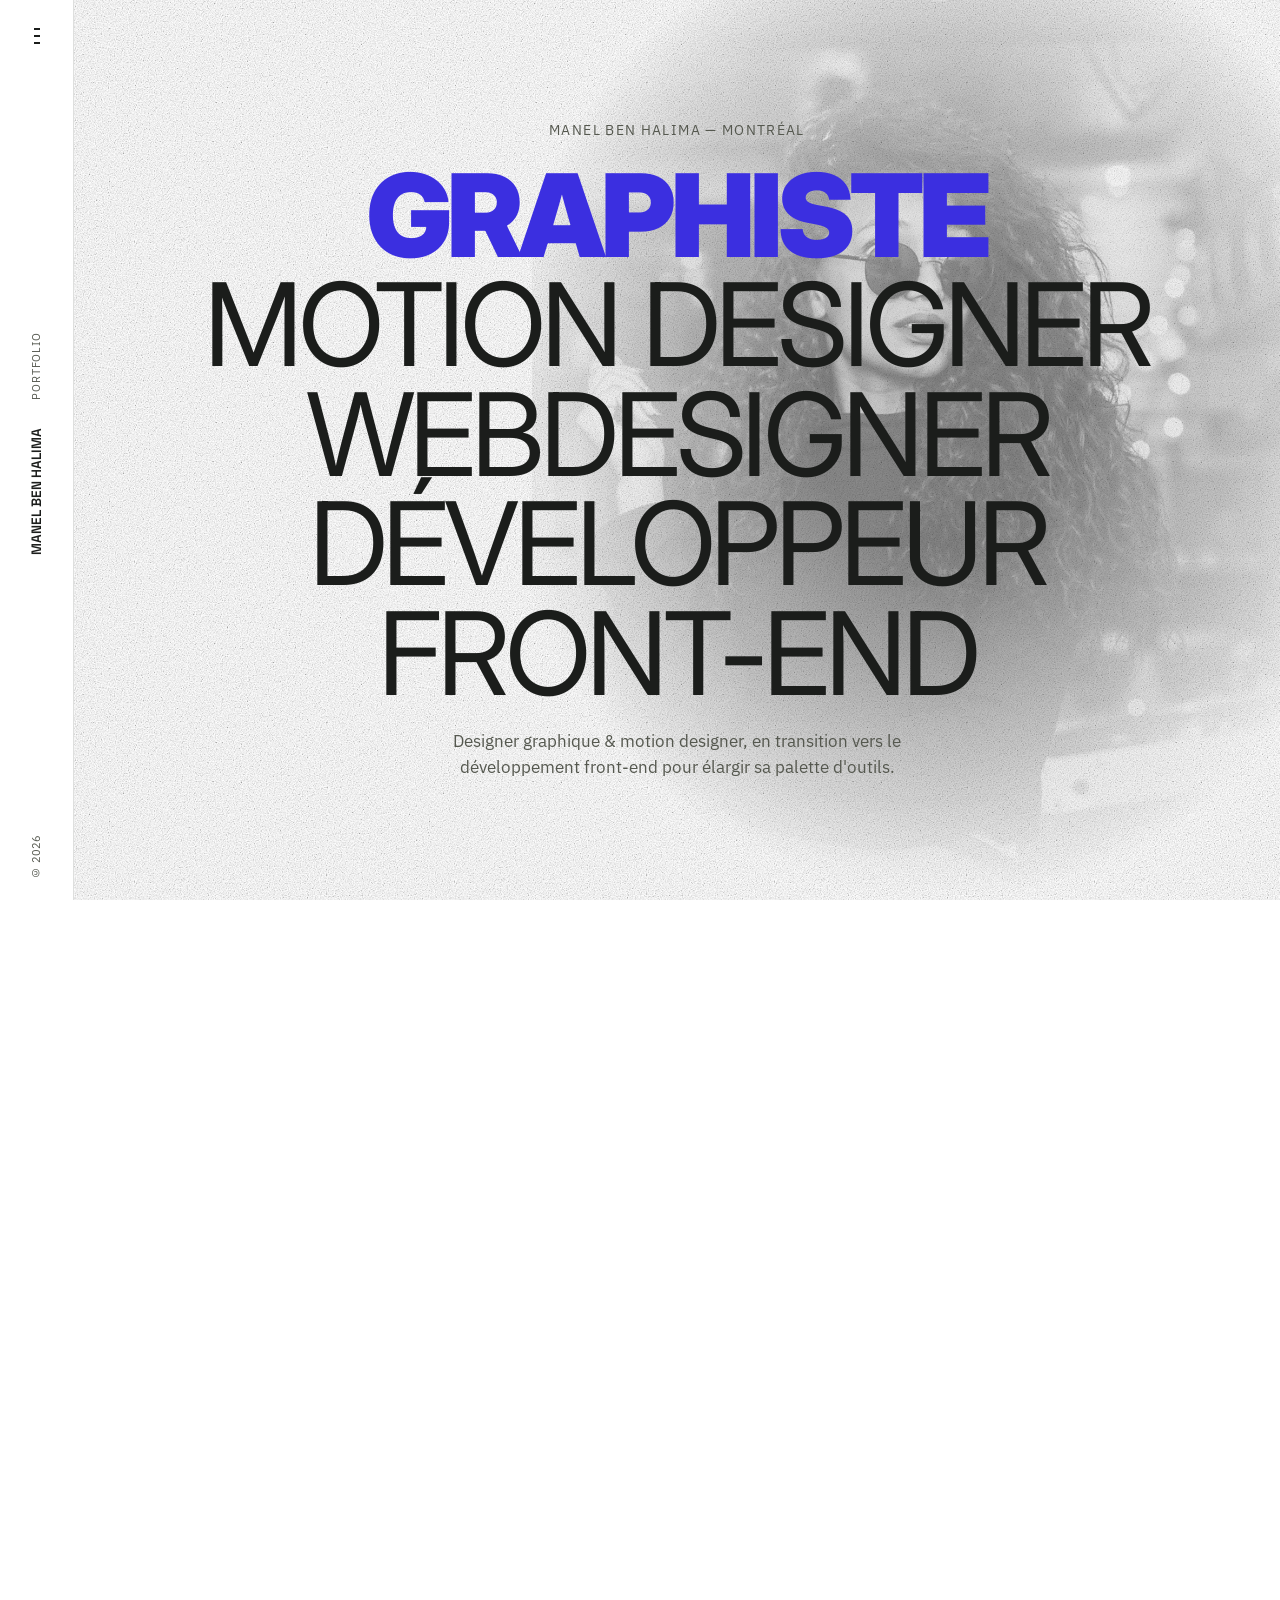
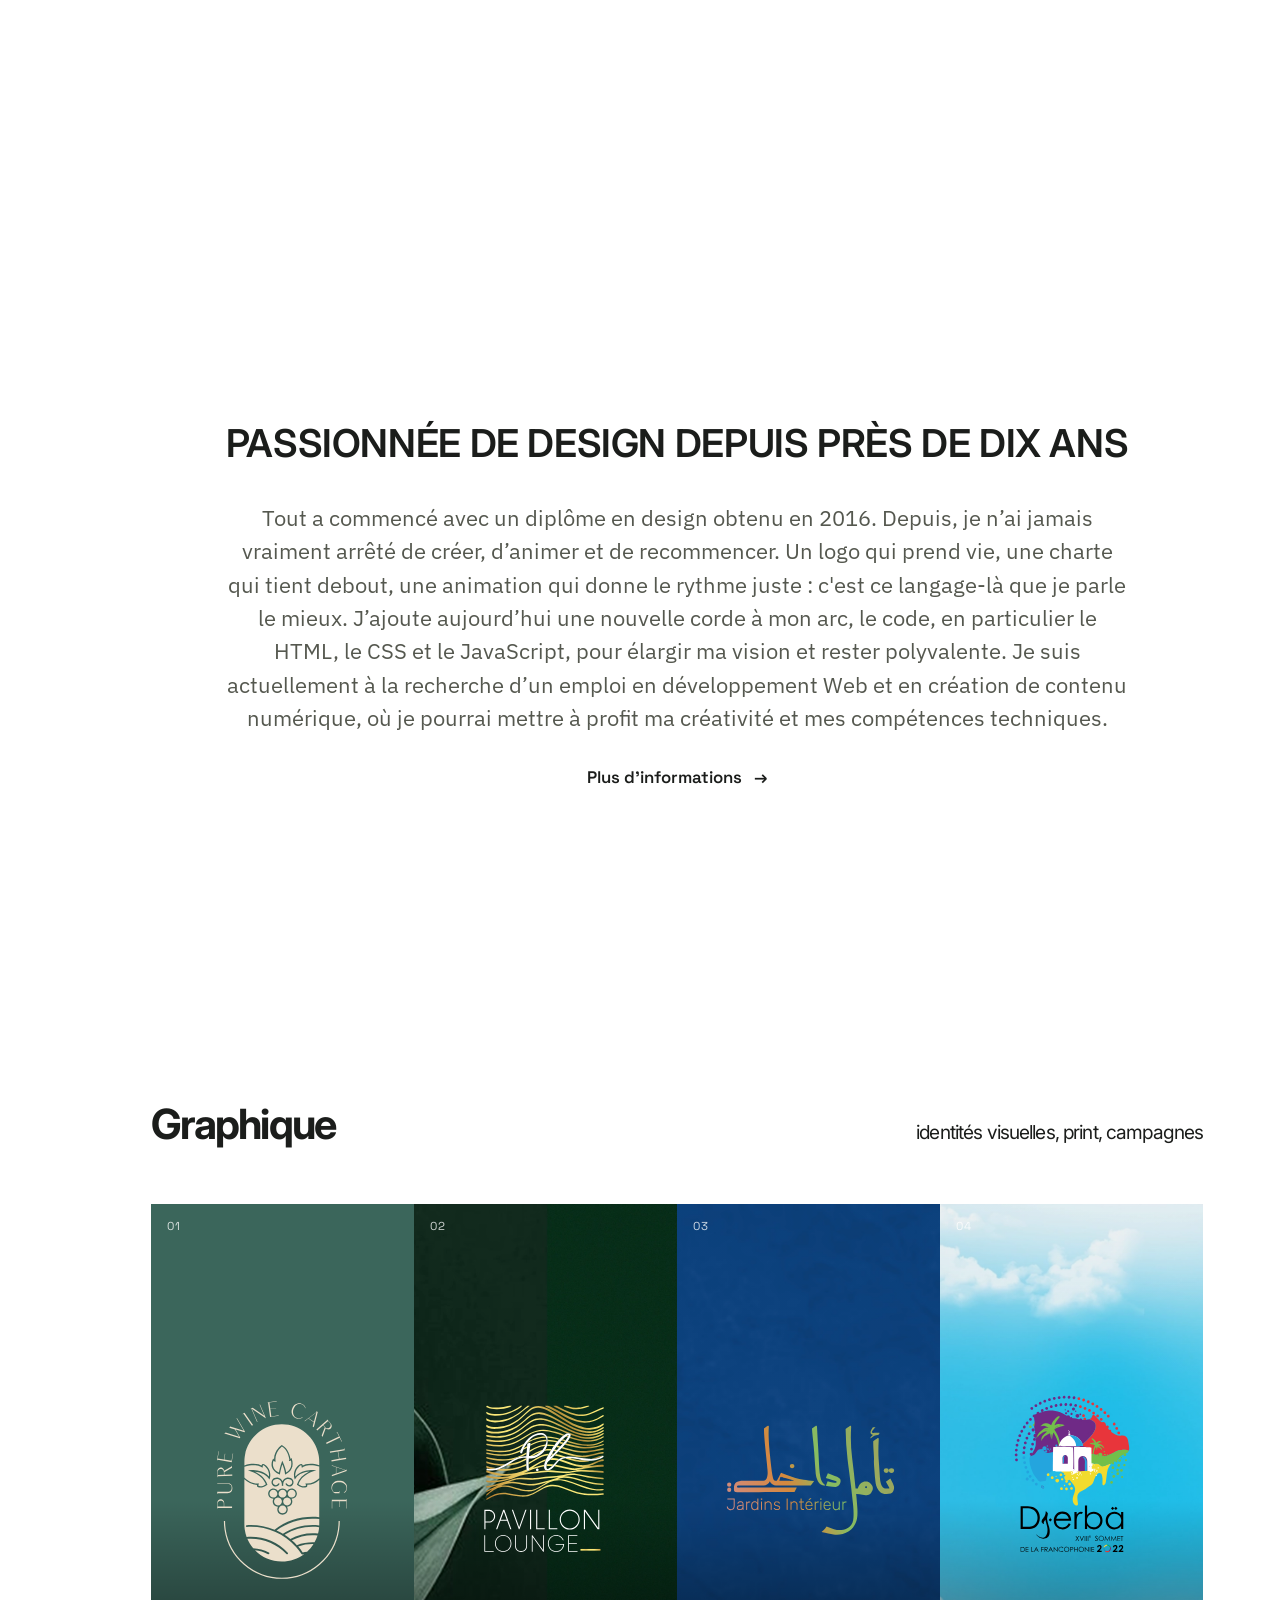
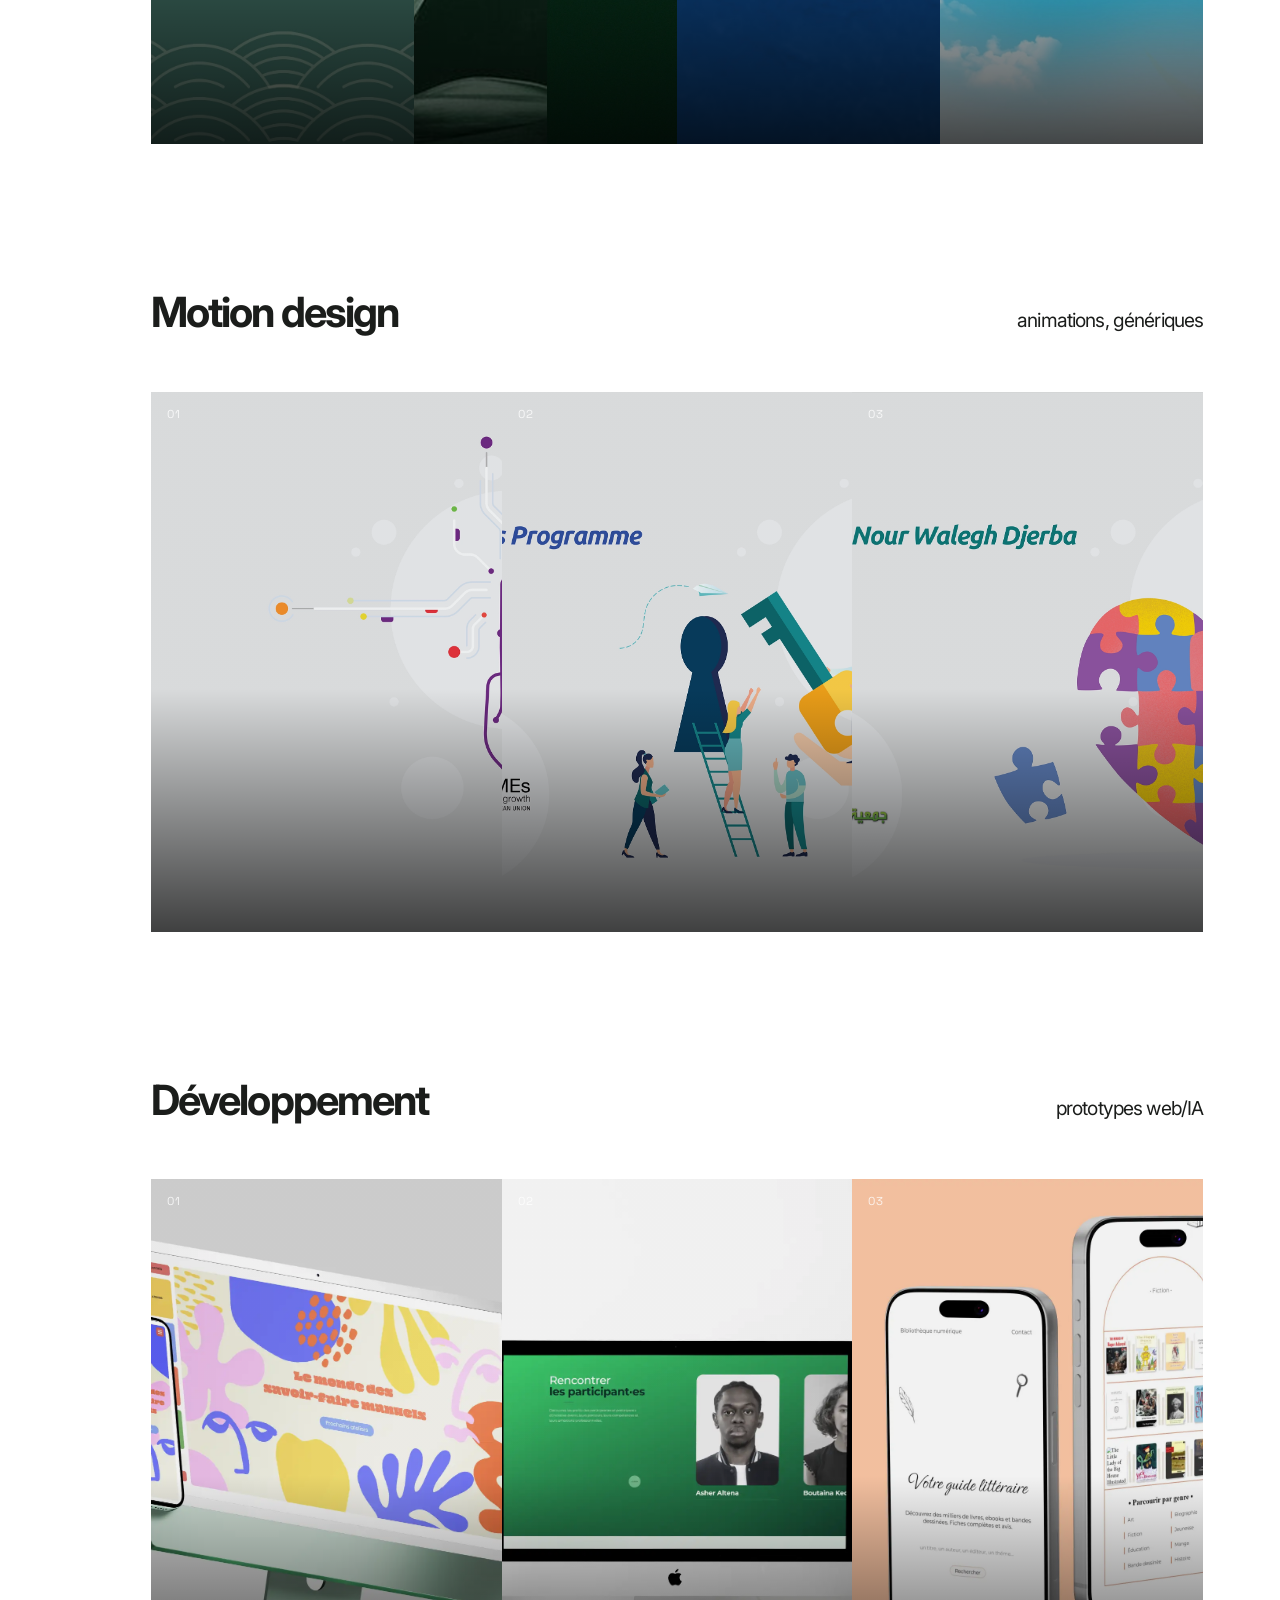
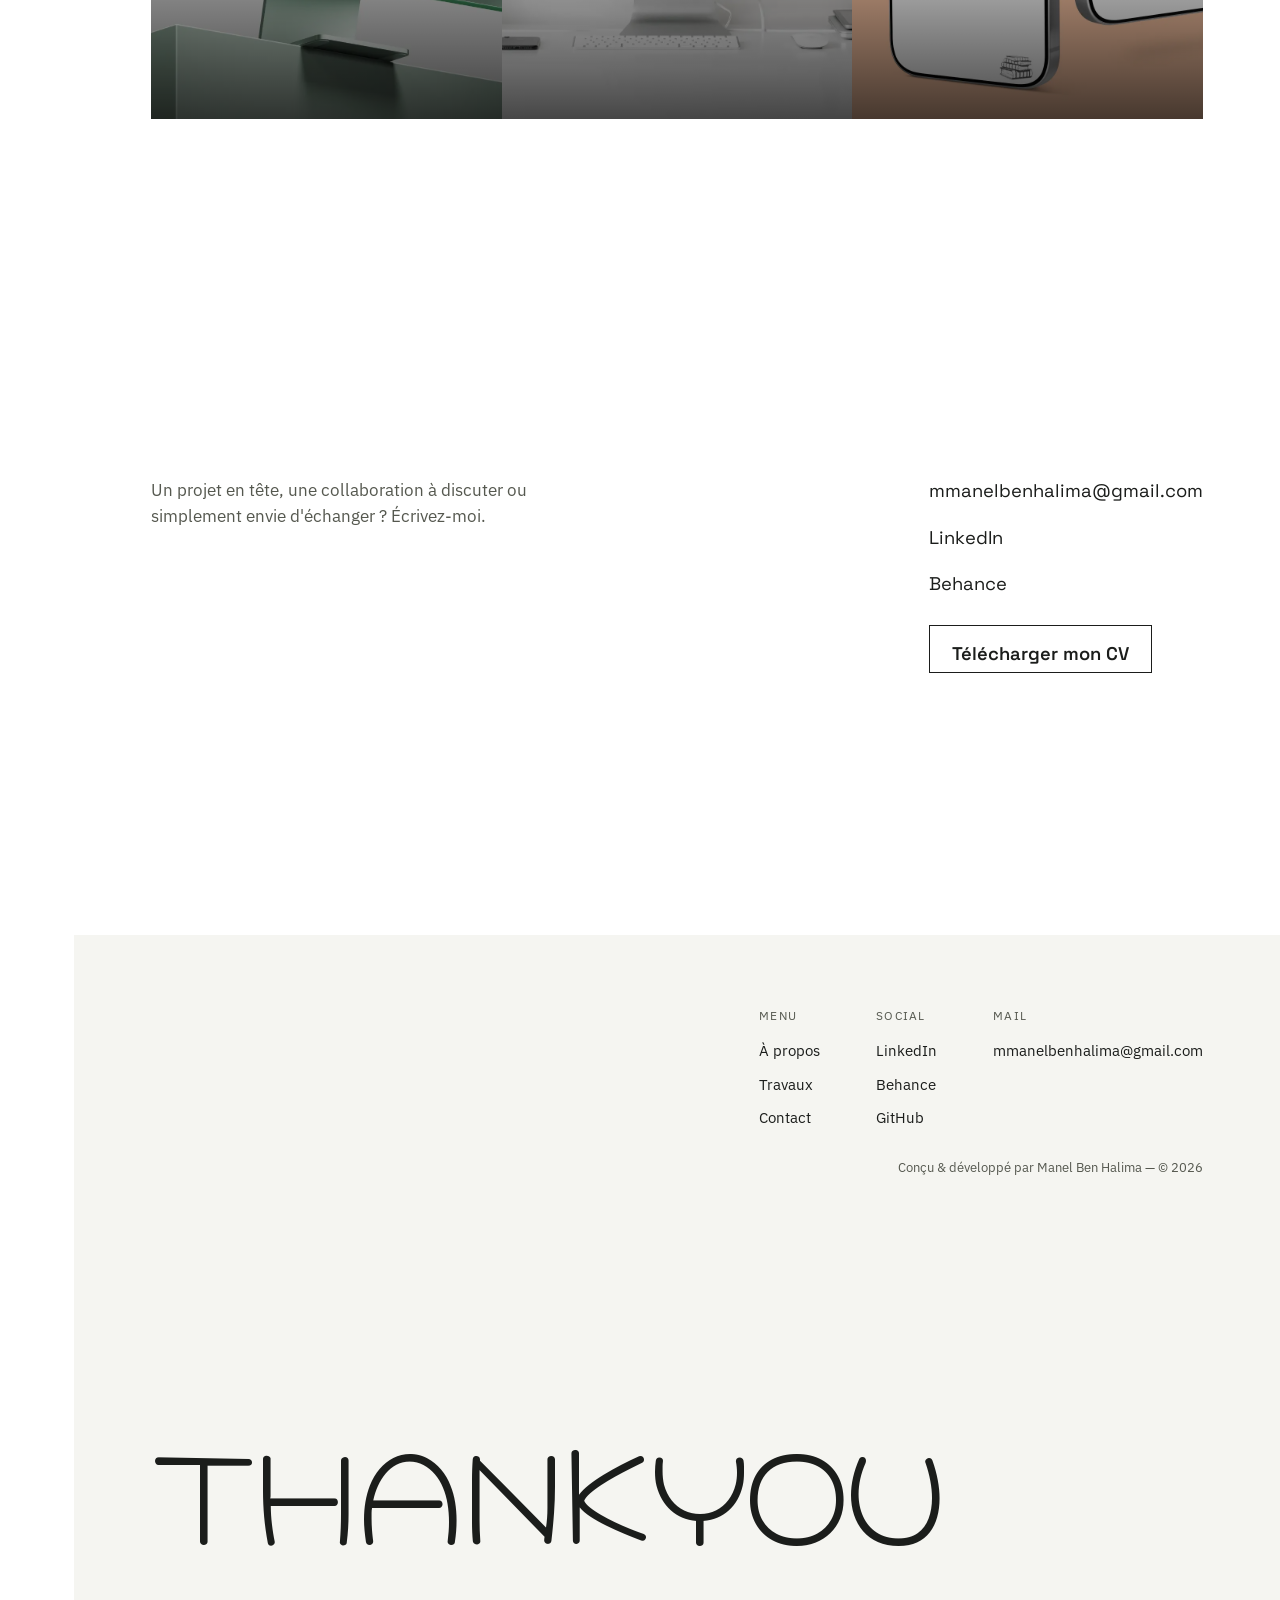
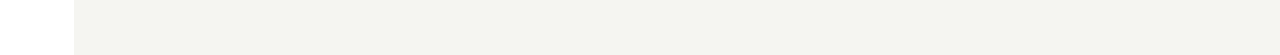
==== commit 69be66a9: "version03" ====
--- a/index.html
+++ b/index.html
@@ -155,8 +155,7 @@
   .page { margin-left: var(--sidebar-w); }
   section { padding: 96px 6vw; }
   .section-head { display: flex; align-items: baseline; justify-content: space-between; gap: 24px; margin-bottom: 48px; flex-wrap: wrap; }
-  .section-num { font-family: var(--font-display); font-size: 0.85rem; color: var(--ink-soft); }
-  .section-title { font-size: clamp(1.6rem, 3vw, 2.4rem); font-weight: 600; }
+  .section-title { font-family: 'Inter'; font-style: normal; font-size: clamp(1.6rem, 3vw, 2.4rem); font-weight: 600; }
 
   /* ---------- Hero ---------- */
   .hero {
@@ -203,7 +202,9 @@
   }
 
   /* ---------- About ---------- */
-  .about-text { max-width: 62ch; font-size: 1.15rem; color: var(--ink-soft); }
+  #apropos { min-height: 90vh; display: flex; flex-direction: column; justify-content: center; align-items: center; text-align: center; }
+  .about-block { width: fit-content; max-width: 100%; }
+  .about-text { width: 0; min-width: 100%; margin: 0; font-size: 1.35rem; color: var(--ink-soft); }
   .about-more {
     display: inline-flex;
     align-items: center;
@@ -222,19 +223,33 @@
   .about-more:hover .arrow, .about-more:focus-visible .arrow { transform: translateX(6px); }
 
   /* ---------- Travaux ---------- */
-  .work-group { margin-bottom: 72px; }
+  .work-group { margin-bottom: 150px; }
   .work-group:last-child { margin-bottom: 0; }
   /* Titre de groupe au-dessus des cartes : grand titre en gras, sous-titre en petit juste en dessous */
-  .work-group-head { margin-bottom: 28px; }
+  .work-group-head { margin-bottom: 56px; }
   .work-group-title,
   .work-group-title a {
     display: flex;
-    flex-direction: column;
-    align-items: flex-start;
-    gap: 6px;
-  }
-  .work-group-name { font-size: 2.6rem; font-weight: 700; line-height: 0.9; }
-  .work-group-sub { font-size: 0.8rem; font-weight: 500; }
+    flex-direction: row;
+    justify-content: space-between;
+    align-items: baseline;
+    gap: 6px 24px;
+    width: 100%;
+  }
+  .work-group-name {
+    font-family: 'Inter', var(--font-display);
+    font-size: 2.6rem;
+    font-weight: 700;
+    line-height: 0.9;
+    letter-spacing: -0.045em;
+  }
+  .work-group-sub {
+    font-family: 'Inter', var(--font-display);
+    font-size: 1.2rem;
+    font-weight: 400;
+    letter-spacing: -0.045em;
+    text-align: right;
+  }
   .work-group-title a { color: inherit; text-decoration: none; transition: color 0.2s ease; }
   .work-group-title a:hover, .work-group-title a:focus-visible { color: var(--accent); }
 
@@ -263,7 +278,7 @@
   /* ---------- Accordion (groupe A) ---------- */
 .accordion {
   display: flex;
-  height: min(56vh, 460px);
+  height: min(62vh, 540px);
   min-height: 320px;
   gap: 0;
 }
@@ -466,11 +481,10 @@
     </section>
 
     <section id="apropos">
-      <div class="section-head">
-        <span class="section-num">01 — À propos</span>
-      </div>
-      <h2 class="section-title" style="margin-bottom: 28px;">Passionnée de design depuis près de dix ans</h2>
+      <div class="about-block">
+      <h2 class="section-title" style="margin-bottom: 28px; text-transform: uppercase;">Passionnée de design depuis près de dix ans</h2>
       <p class="about-text">Tout a commencé avec un diplôme en design obtenu en 2016. Depuis, je n’ai jamais vraiment arrêté de créer, d’animer et de recommencer. Un logo qui prend vie, une charte qui tient debout, une animation qui donne le rythme juste : c'est ce langage-là que je parle le mieux. J’ajoute aujourd’hui une nouvelle corde à mon arc, le code, en particulier le HTML, le CSS et le JavaScript, pour élargir ma vision et rester polyvalente. Je suis actuellement à la recherche d’un emploi en développement Web et en création de contenu numérique, où je pourrai mettre à profit ma créativité et mes compétences techniques.</p>
+      </div>
       <a class="about-more" href="apropos.html">
         <span>Plus d'informations</span>
         <span class="arrow" aria-hidden="true">→</span>
@@ -478,9 +492,6 @@
     </section>
 
     <section id="travaux">
-      <div class="section-head">
-        <span class="section-num">02 — Travaux</span>
-      </div>
 
       <div class="work-group">
   <div class="work-group-head">
@@ -648,9 +659,6 @@
     </section>
 
     <section id="contact">
-      <div class="section-head">
-        <span class="section-num">03 — Contact</span>
-      </div>
       <div class="contact-grid">
         <p class="contact-text">Un projet en tête, une collaboration à discuter ou simplement envie d'échanger ? Écrivez-moi.</p>
         <div class="contact-links">
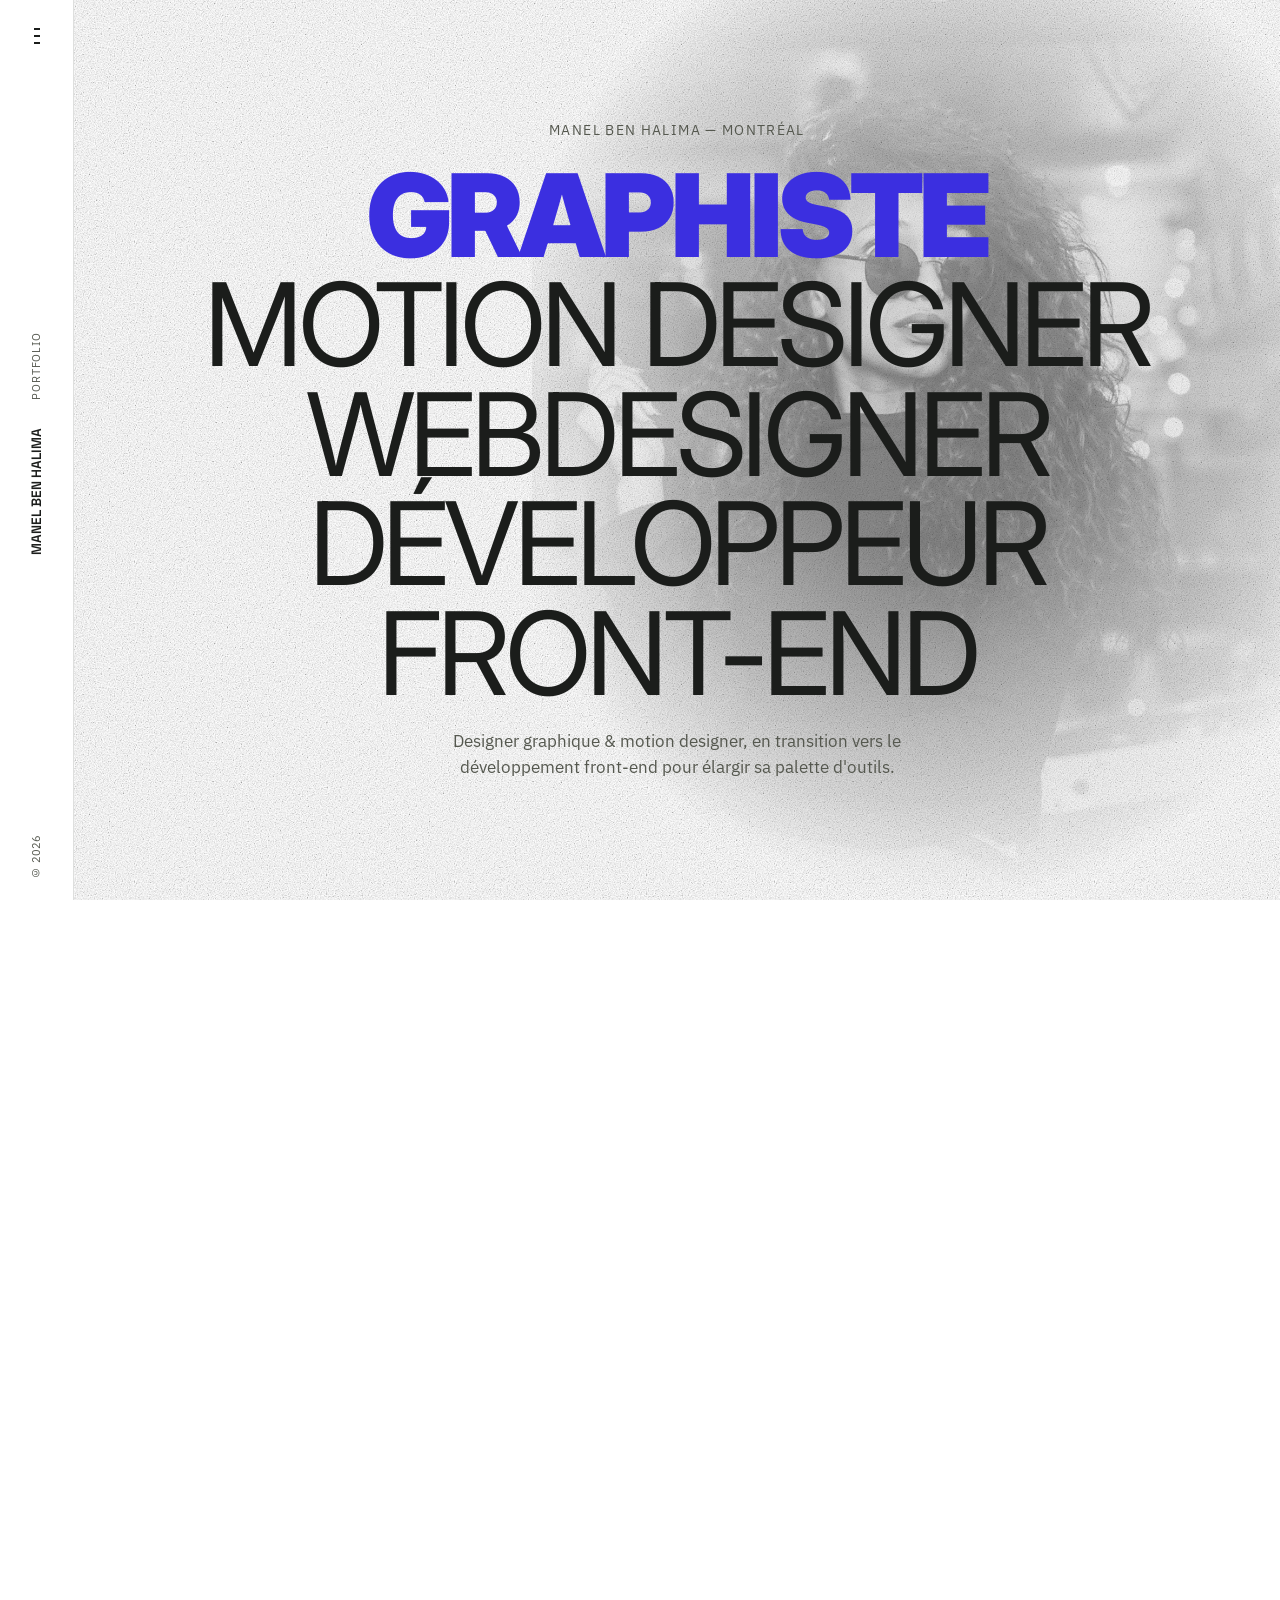
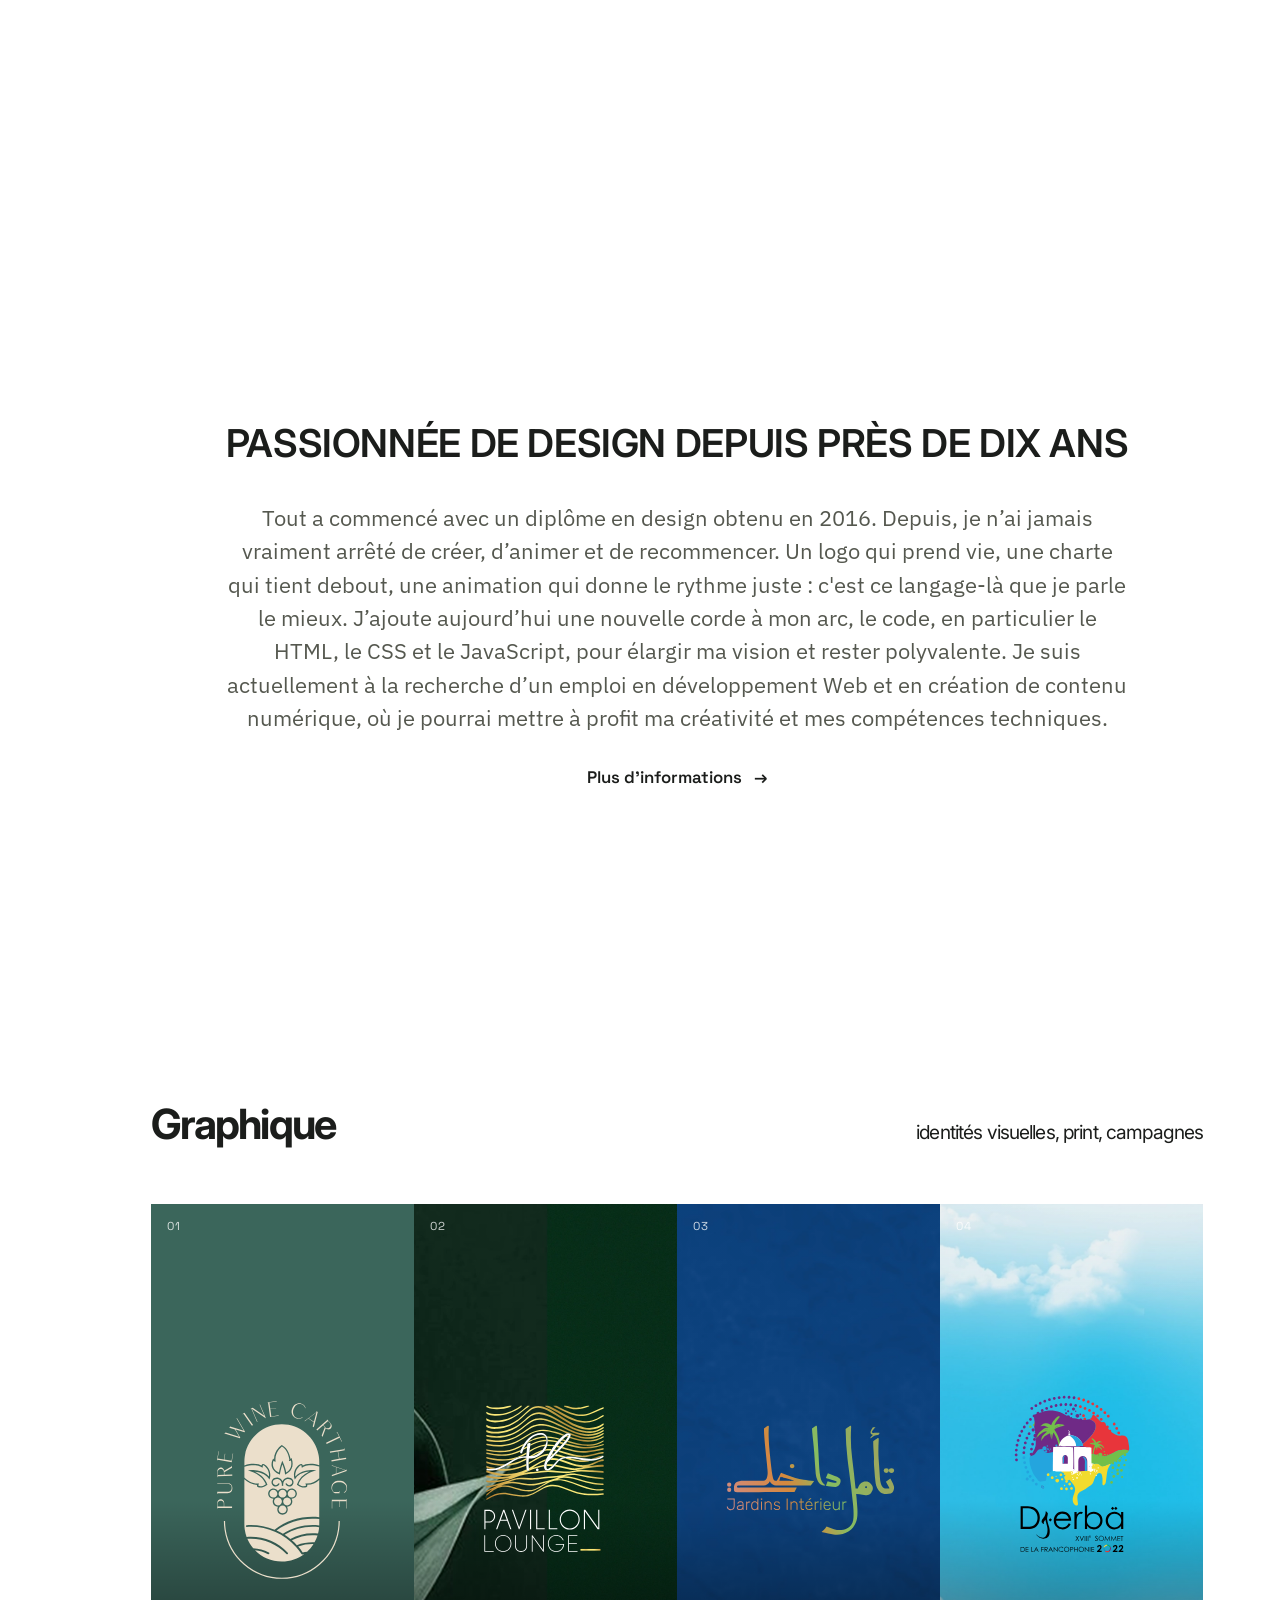
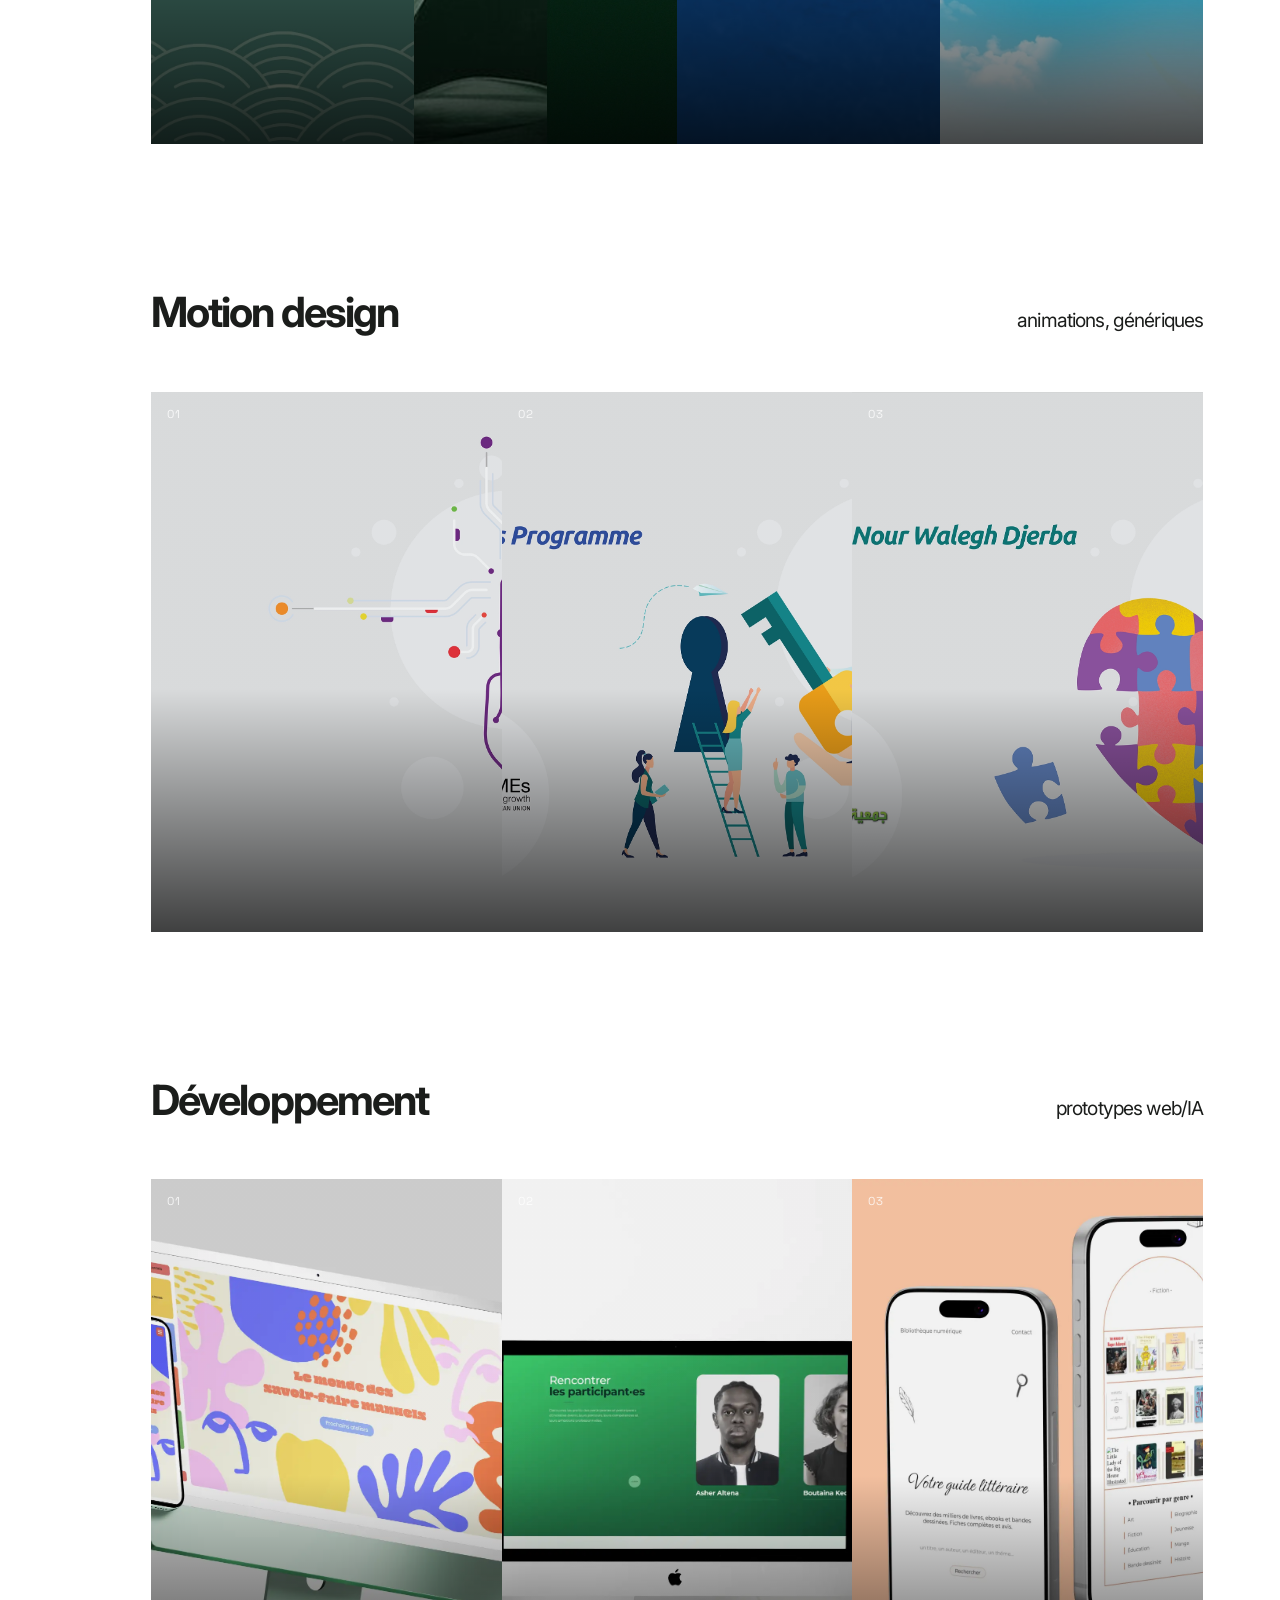
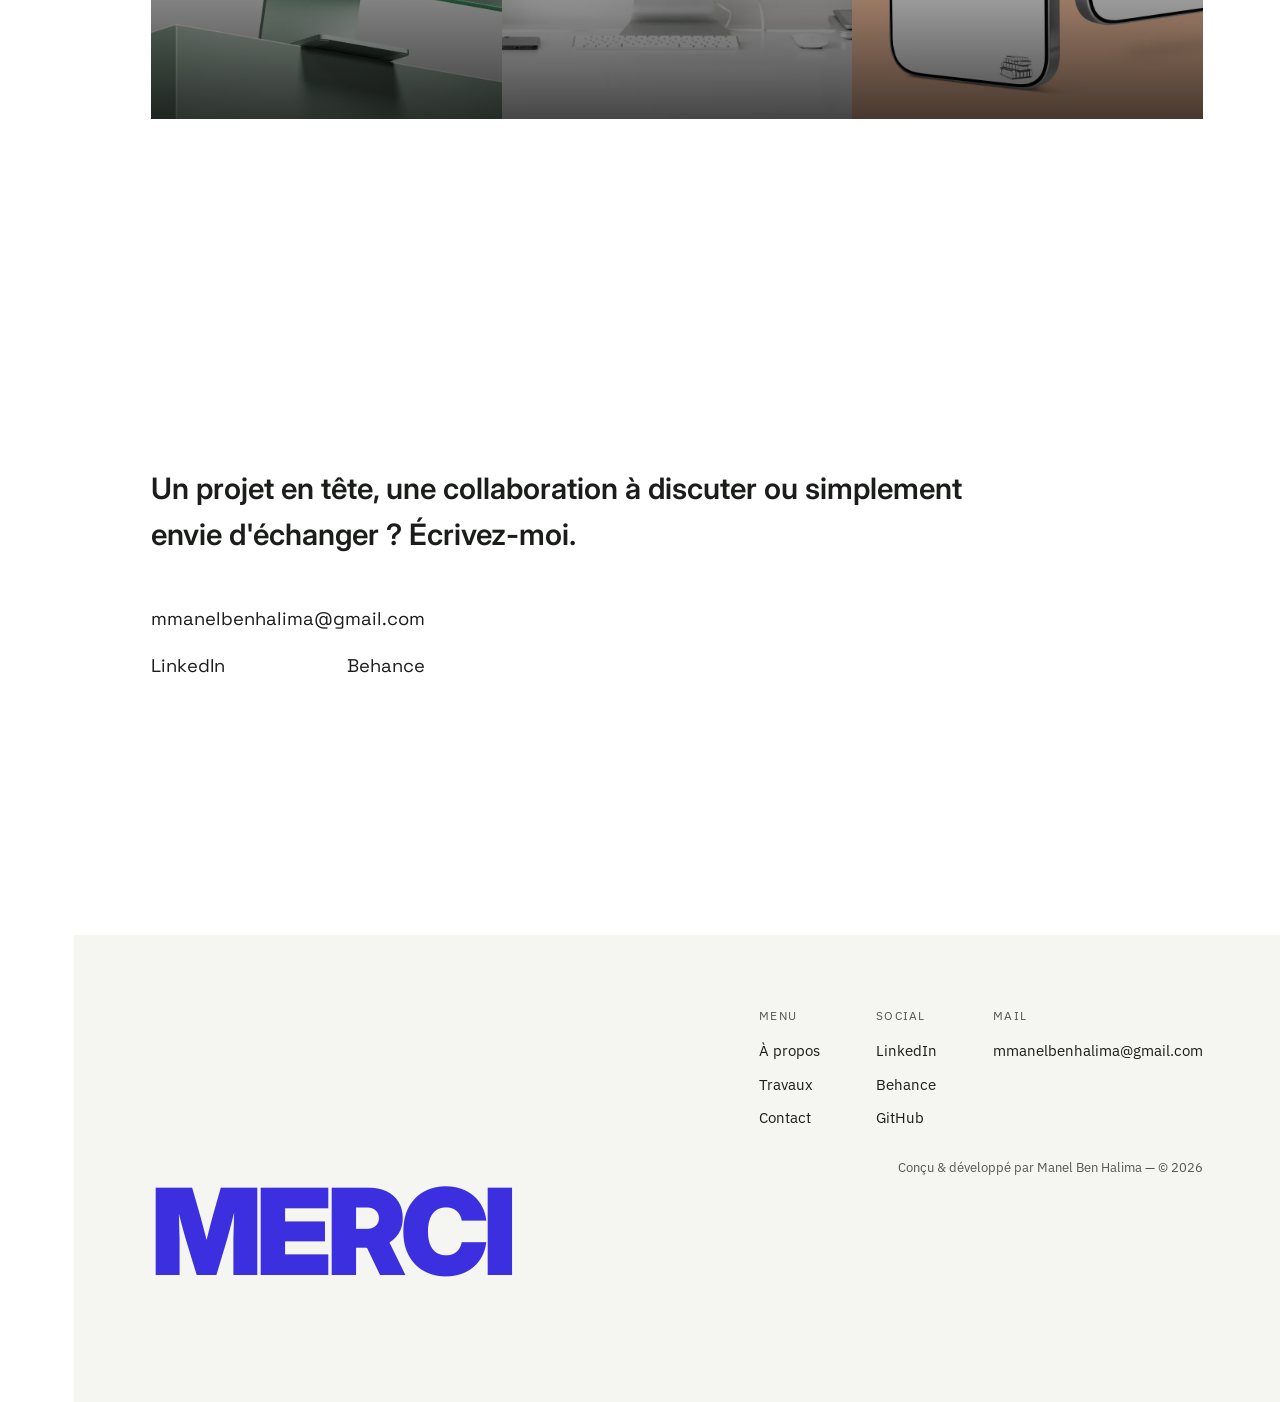
==== commit f65a5c42: "version04" ====
--- a/index.html
+++ b/index.html
@@ -390,28 +390,14 @@
   /* ---------- Contact ---------- */
   #contact { min-height: 80dvh; display: flex; flex-direction: column; justify-content: center; }
   .contact-grid { display: flex; flex-wrap: wrap; gap: 48px; justify-content: space-between; }
-  .contact-text { max-width: 46ch; color: var(--ink-soft); font-size: 1.05rem; }
+  .contact-text { max-width: 46ch; font-family: 'Inter'; font-style: normal; font-size: clamp(1.3rem, 2.3vw, 1.9rem); font-weight: 600; }
   .contact-links { display: flex; flex-direction: column; gap: 14px; font-family: var(--font-display); font-size: 1.15rem; }
+  .contact-links-row { display: flex; justify-content: space-between; gap: 28px; flex-wrap: wrap; }
   .contact-links a { text-decoration: none; padding-bottom: 4px; width: fit-content; }
   .contact-links a:hover, .contact-links a:focus-visible { border-color: var(--accent); color: var(--accent); }
-  .btn-cv {
-    margin-top: 8px;
-    display: inline-flex;
-    align-items: center;
-    gap: 10px;
-    padding: 14px 22px;
-    border: 1px solid var(--ink);
-    background: none;
-    text-decoration: none;
-    font-family: var(--font-display);
-    font-weight: 600;
-    width: fit-content;
-    transition: background 0.2s ease, color 0.2s ease;
-  }
-  .btn-cv:hover, .btn-cv:focus-visible { background: var(--ink); color: var(--bg); }
 
   /* ---------- Footer ---------- */
-  .site-footer { background: var(--bg-raised); min-height: 80dvh; display: flex; flex-direction: column; justify-content: space-between; padding: 72px 6vw 40px; border-bottom: none; }
+  .site-footer { background: var(--bg-raised); display: flex; flex-direction: column; justify-content: space-between; padding: 72px 6vw 40px; border-bottom: none; }
   .footer-top { display: flex; justify-content: flex-end; }
   .footer-cols { display: flex; gap: 56px; flex-wrap: wrap; }
   .footer-col { display: flex; flex-direction: column; gap: 10px; }
@@ -420,11 +406,13 @@
   .footer-col a:hover, .footer-col a:focus-visible { color: var(--accent); }
   .footer-credit { font-size: 0.8rem; color: var(--ink-soft); text-align: right; margin-top: 28px; }
   .footer-giant {
-    font-family: 'Hachi Maru Pop', var(--font-display);
-    font-weight: 400;
+    font-family: 'Inter', var(--font-display);
+    font-weight: 900;
     font-size: clamp(2.2rem, 10vw, 7.5rem);
     line-height: 0.9;
-    letter-spacing: -0.02em;
+    letter-spacing: -0.045em;
+    text-transform: uppercase;
+    color: var(--accent);
     margin-top: 0;
     margin-bottom: clamp(24px, 6vw, 80px);
     white-space: nowrap;
@@ -663,9 +651,10 @@
         <p class="contact-text">Un projet en tête, une collaboration à discuter ou simplement envie d'échanger ? Écrivez-moi.</p>
         <div class="contact-links">
           <a href="mailto:mmanelbenhalima@gmail.com">mmanelbenhalima@gmail.com</a>
-          <a href="https://www.linkedin.com/in/manel-ben-halima" target="_blank" rel="noopener">LinkedIn</a>
-          <a href="https://www.behance.net/mmanelben" target="_blank" rel="noopener">Behance</a>
-          <a class="btn-cv" href="cv.pdf" download>Télécharger mon CV</a>
+          <div class="contact-links-row">
+            <a href="https://www.linkedin.com/in/manel-ben-halima" target="_blank" rel="noopener">LinkedIn</a>
+            <a href="https://www.behance.net/mmanelben" target="_blank" rel="noopener">Behance</a>
+          </div>
         </div>
       </div>
     </section>
@@ -694,7 +683,7 @@
         </div>
         <div class="footer-credit">Conçu &amp; développé par Manel Ben Halima — © 2026</div>
       </div>
-      <div class="footer-giant">THANKYOU</div>
+      <div class="footer-giant">MERCI</div>
     </footer>
 
   </main>
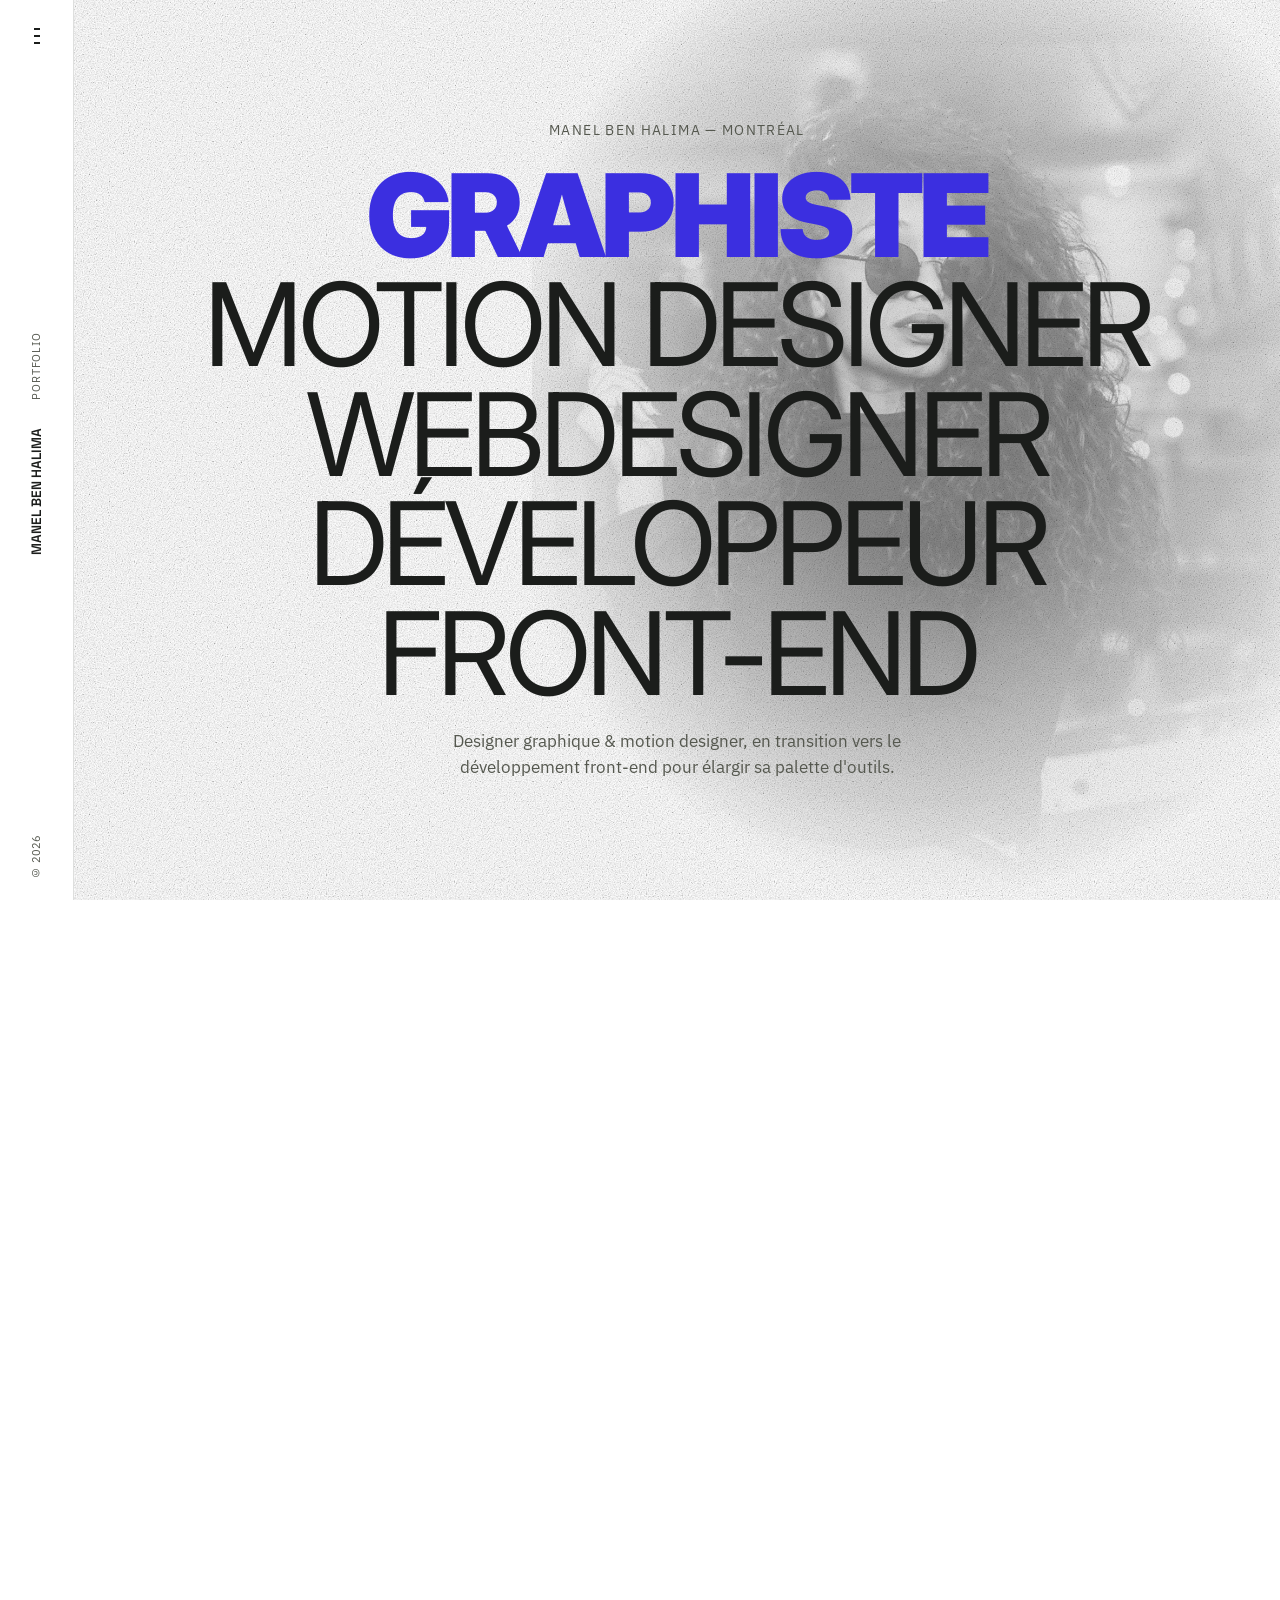
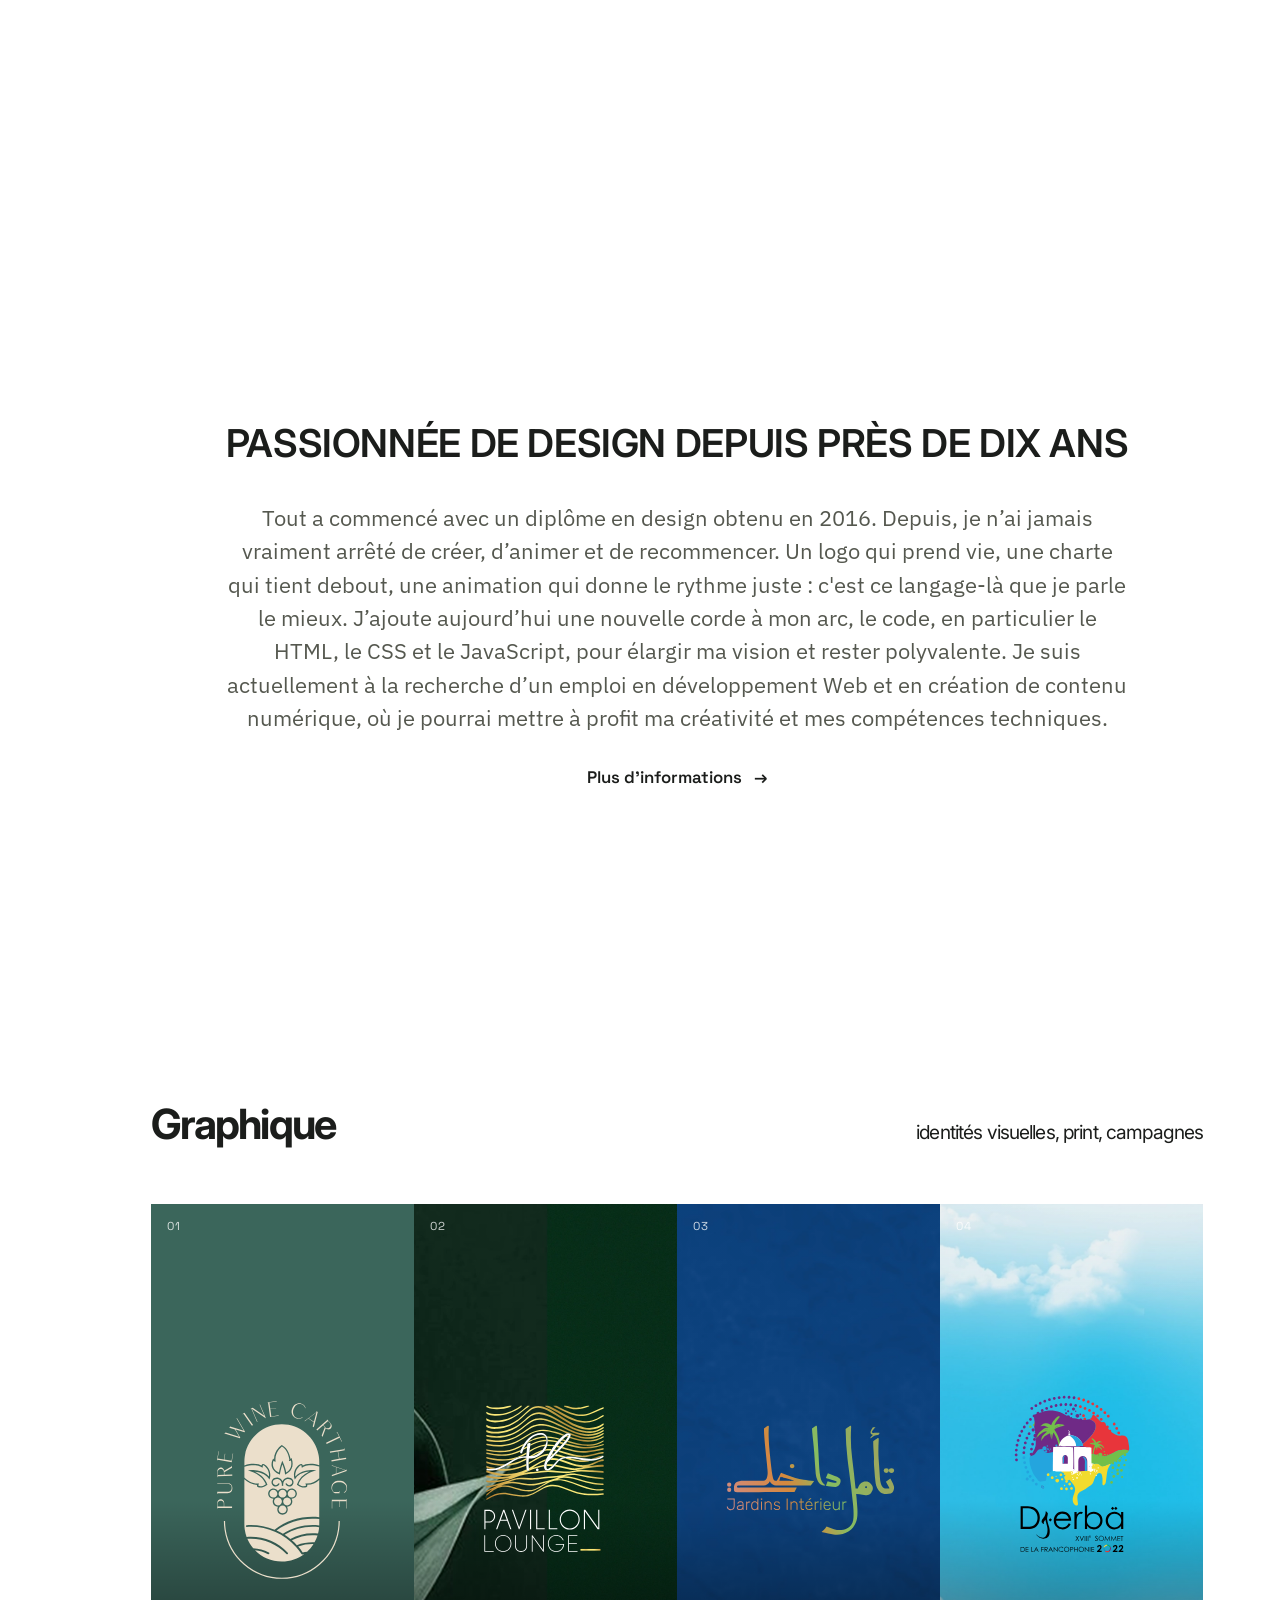
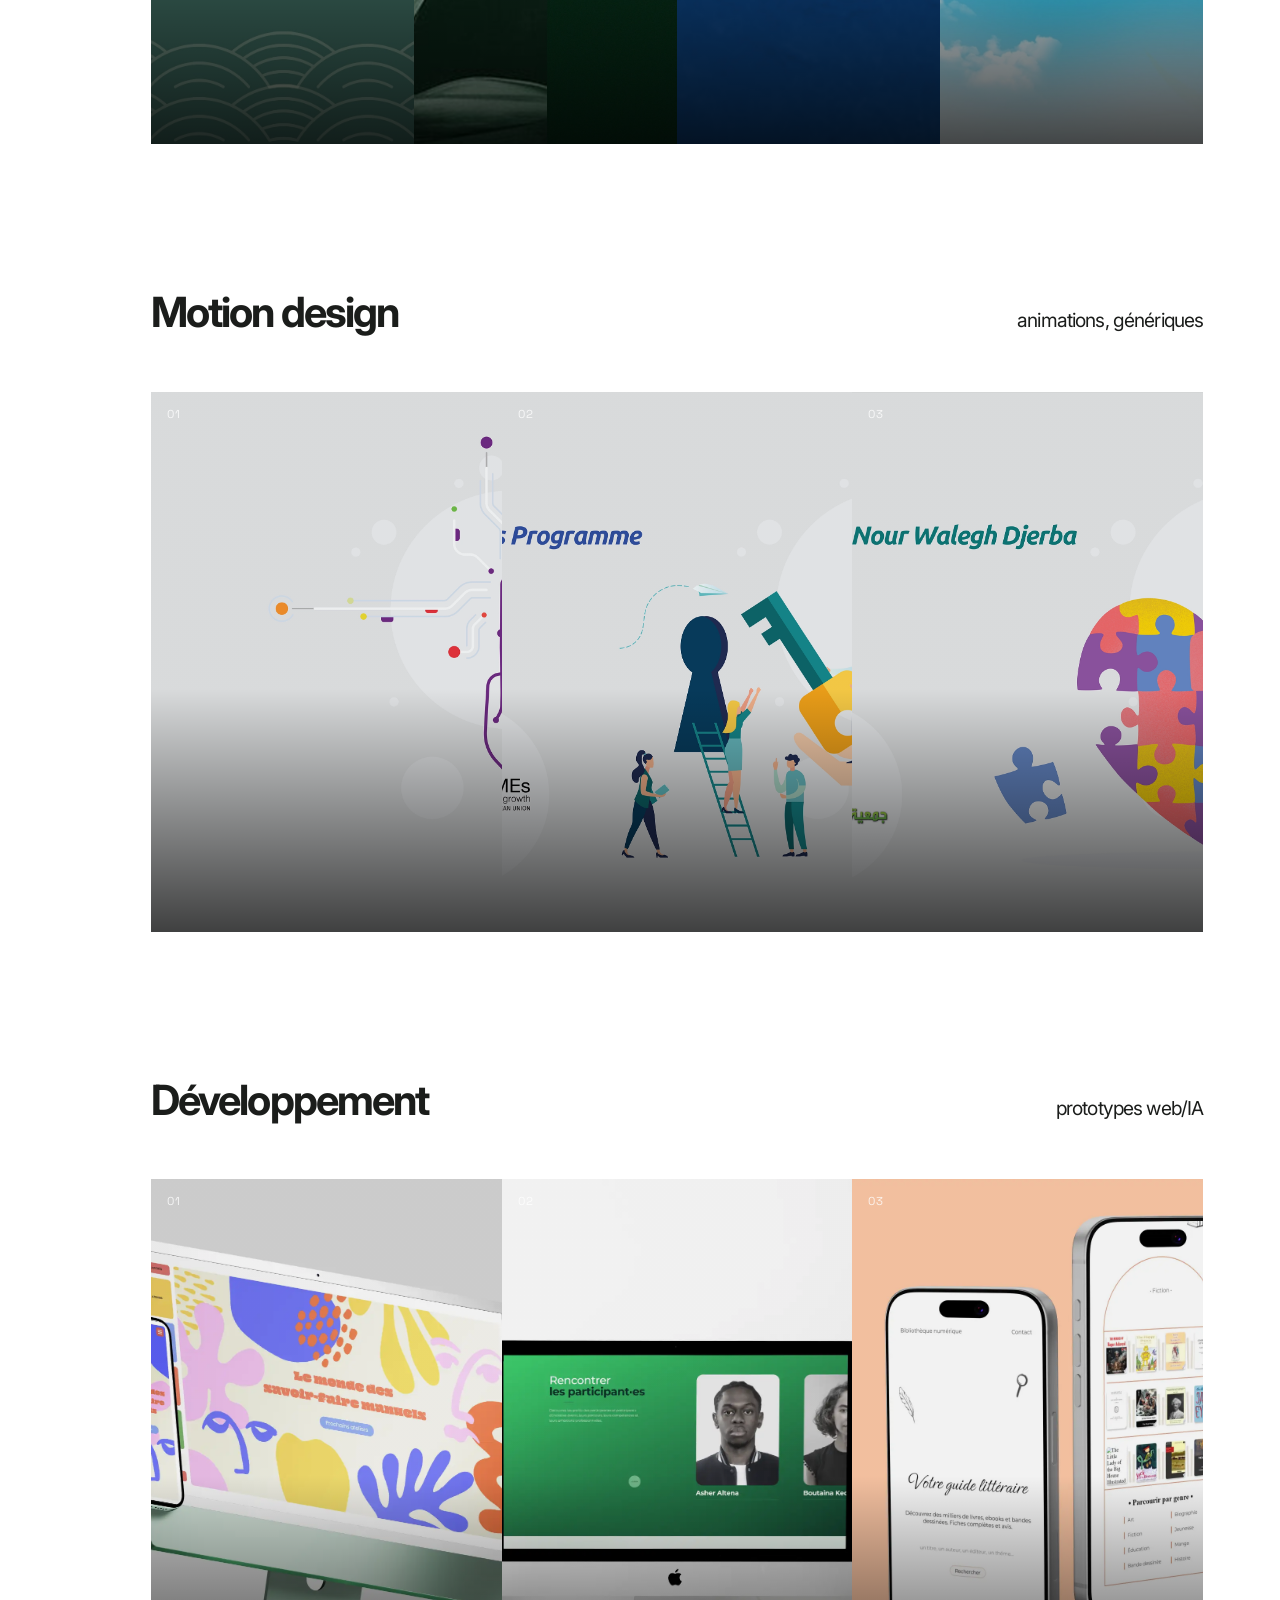
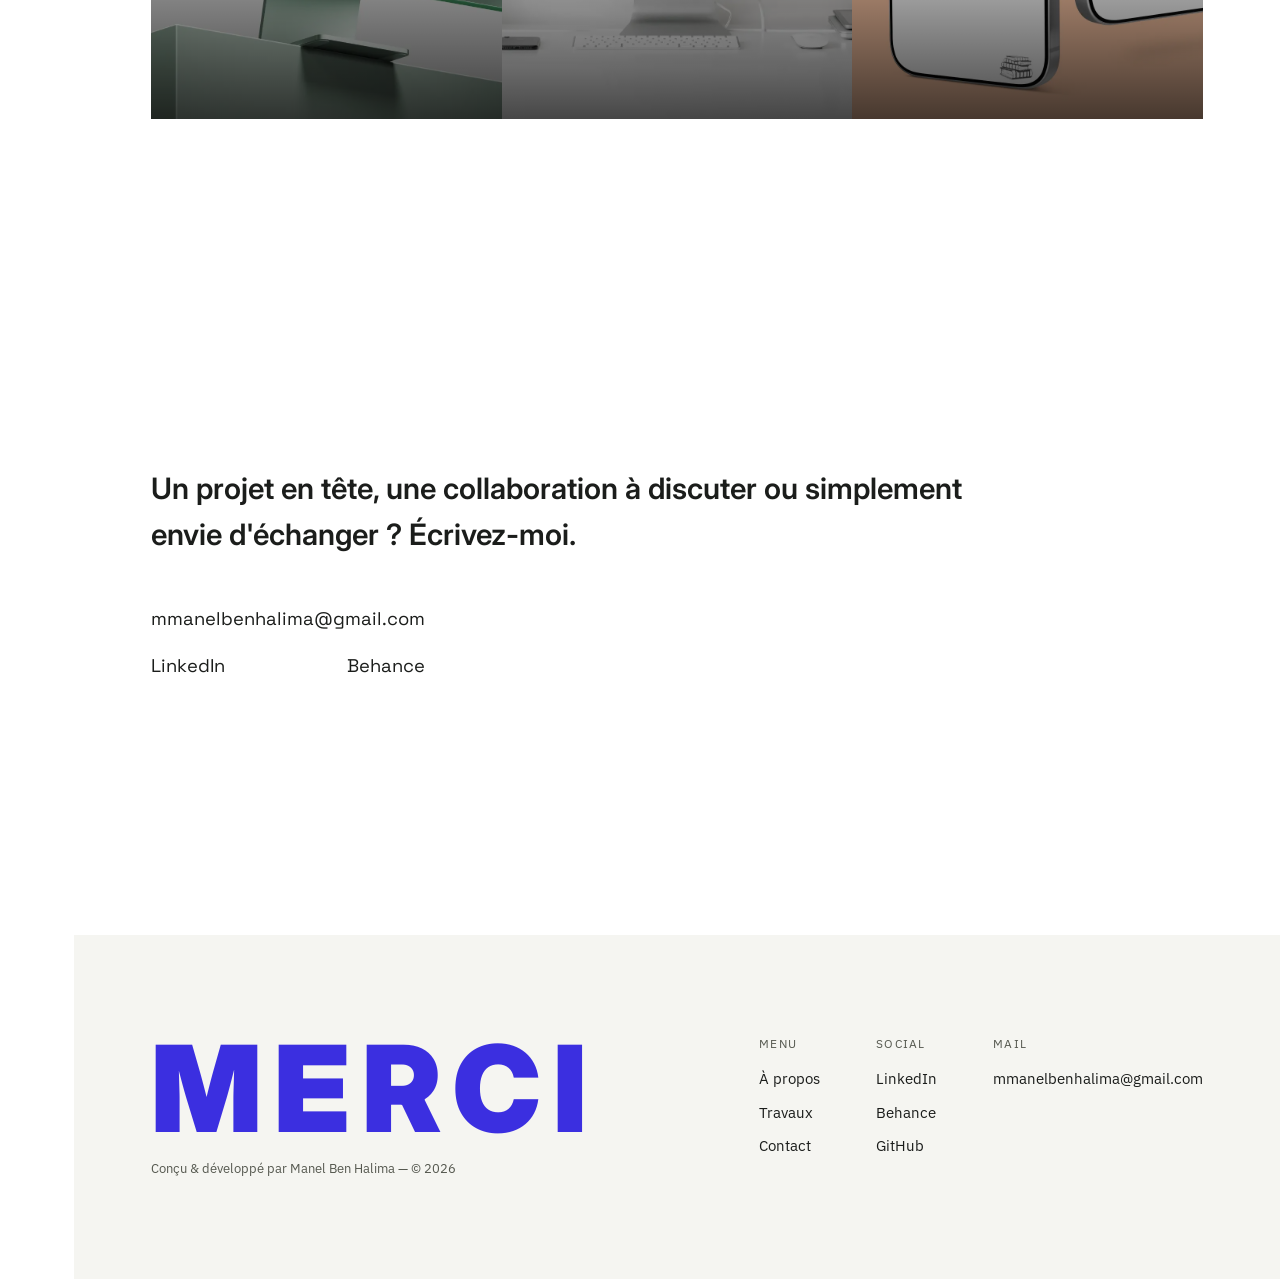
==== commit 37492513: "version05" ====
--- a/index.html
+++ b/index.html
@@ -397,24 +397,23 @@
   .contact-links a:hover, .contact-links a:focus-visible { border-color: var(--accent); color: var(--accent); }
 
   /* ---------- Footer ---------- */
-  .site-footer { background: var(--bg-raised); display: flex; flex-direction: column; justify-content: space-between; padding: 72px 6vw 40px; border-bottom: none; }
-  .footer-top { display: flex; justify-content: flex-end; }
+  .site-footer { background: var(--bg-raised); display: flex; flex-direction: column; justify-content: space-between; padding: 100px 6vw; border-bottom: none; }
+  .footer-top { display: flex; justify-content: space-between; align-items: flex-start; gap: 32px; flex-wrap: wrap; }
   .footer-cols { display: flex; gap: 56px; flex-wrap: wrap; }
   .footer-col { display: flex; flex-direction: column; gap: 10px; }
   .col-label { font-size: 0.72rem; letter-spacing: 0.1em; text-transform: uppercase; color: var(--ink-soft); margin-bottom: 4px; }
   .footer-col a { text-decoration: none; font-size: 0.95rem; }
   .footer-col a:hover, .footer-col a:focus-visible { color: var(--accent); }
-  .footer-credit { font-size: 0.8rem; color: var(--ink-soft); text-align: right; margin-top: 28px; }
+  .footer-credit { font-size: 0.8rem; color: var(--ink-soft); text-align: left; margin-top: 16px; }
   .footer-giant {
     font-family: 'Inter', var(--font-display);
     font-weight: 900;
     font-size: clamp(2.2rem, 10vw, 7.5rem);
     line-height: 0.9;
-    letter-spacing: -0.045em;
+    letter-spacing: 0.1em;
     text-transform: uppercase;
     color: var(--accent);
-    margin-top: 0;
-    margin-bottom: clamp(24px, 6vw, 80px);
+    margin: 0;
     white-space: nowrap;
   }
 
@@ -557,7 +556,7 @@
 
         <div class="accordion" id="accMotion">
 
-          <a href="motion-P1.html" class="acc-panel" data-project="motion-01">
+          <a href="motion.html#djerba" class="acc-panel" data-project="motion-01">
             <div class="acc-art acc-art--reveal">
               <div class="acc-art__photo" style="background-image: url('images/motion-image-de-fond-sommet.webp');"></div>
               <div class="acc-art__content">
@@ -572,7 +571,7 @@
             </div>
           </a>
 
-          <a href="projets/motion-02.html" class="acc-panel" data-project="motion-02">
+          <a href="motion.html#med" class="acc-panel" data-project="motion-02">
             <div class="acc-art acc-art--reveal">
               <div class="acc-art__photo" style="background-image: url('images/motion-image-de-fond-med.webp');"></div>
               <div class="acc-art__content">
@@ -587,7 +586,7 @@
             </div>
           </a>
 
-          <a href="projets/motion-03.html" class="acc-panel" data-project="motion-03">
+          <a href="motion.html#association" class="acc-panel" data-project="motion-03">
             <div class="acc-art acc-art--reveal">
               <div class="acc-art__photo" style="background-image: url('images/motion-image-de-fond-association.webp');"></div>
               <div class="acc-art__content">
@@ -662,6 +661,10 @@
     <footer class="site-footer">
       <div class="footer-head">
         <div class="footer-top">
+          <div class="footer-brand">
+            <div class="footer-giant">MERCI</div>
+            <div class="footer-credit">Conçu &amp; développé par Manel Ben Halima — © 2026</div>
+          </div>
           <div class="footer-cols">
             <div class="footer-col">
               <span class="col-label">Menu</span>
@@ -681,9 +684,7 @@
             </div>
           </div>
         </div>
-        <div class="footer-credit">Conçu &amp; développé par Manel Ben Halima — © 2026</div>
-      </div>
-      <div class="footer-giant">MERCI</div>
+      </div>
     </footer>
 
   </main>
